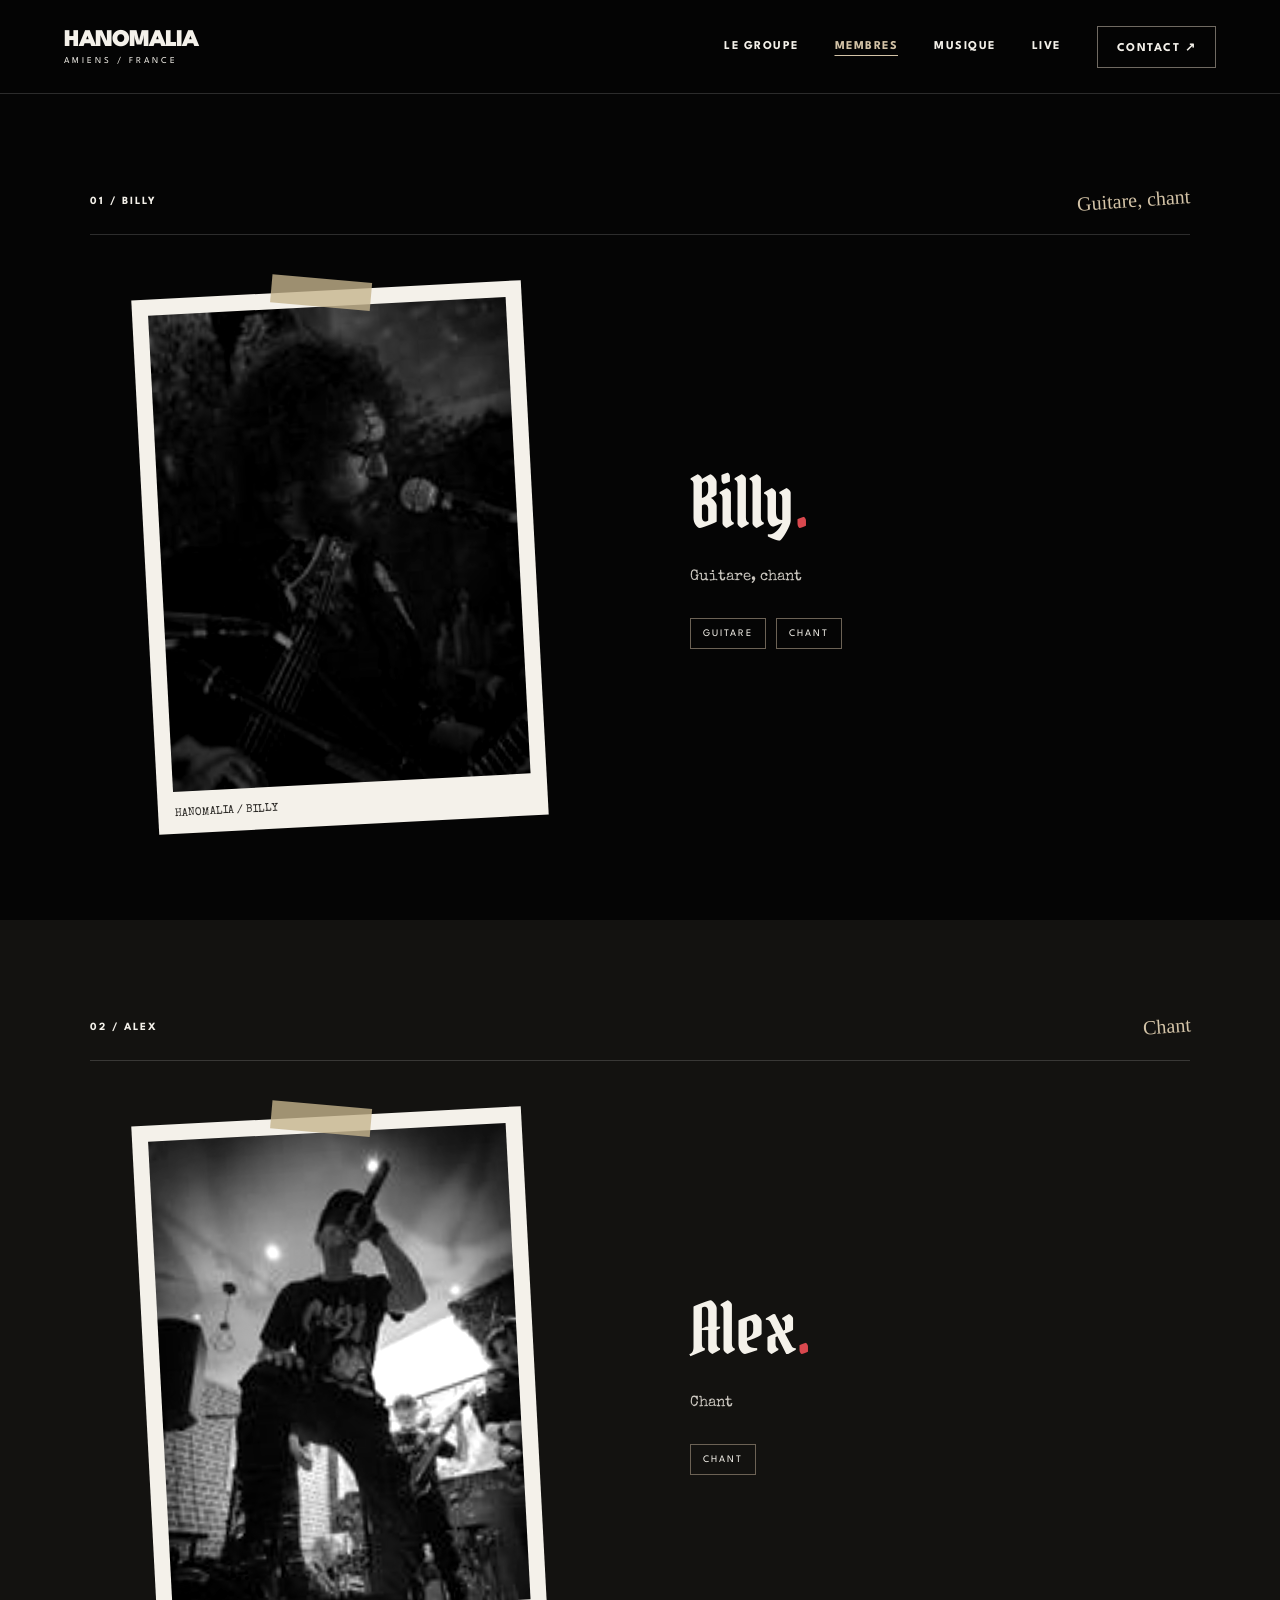
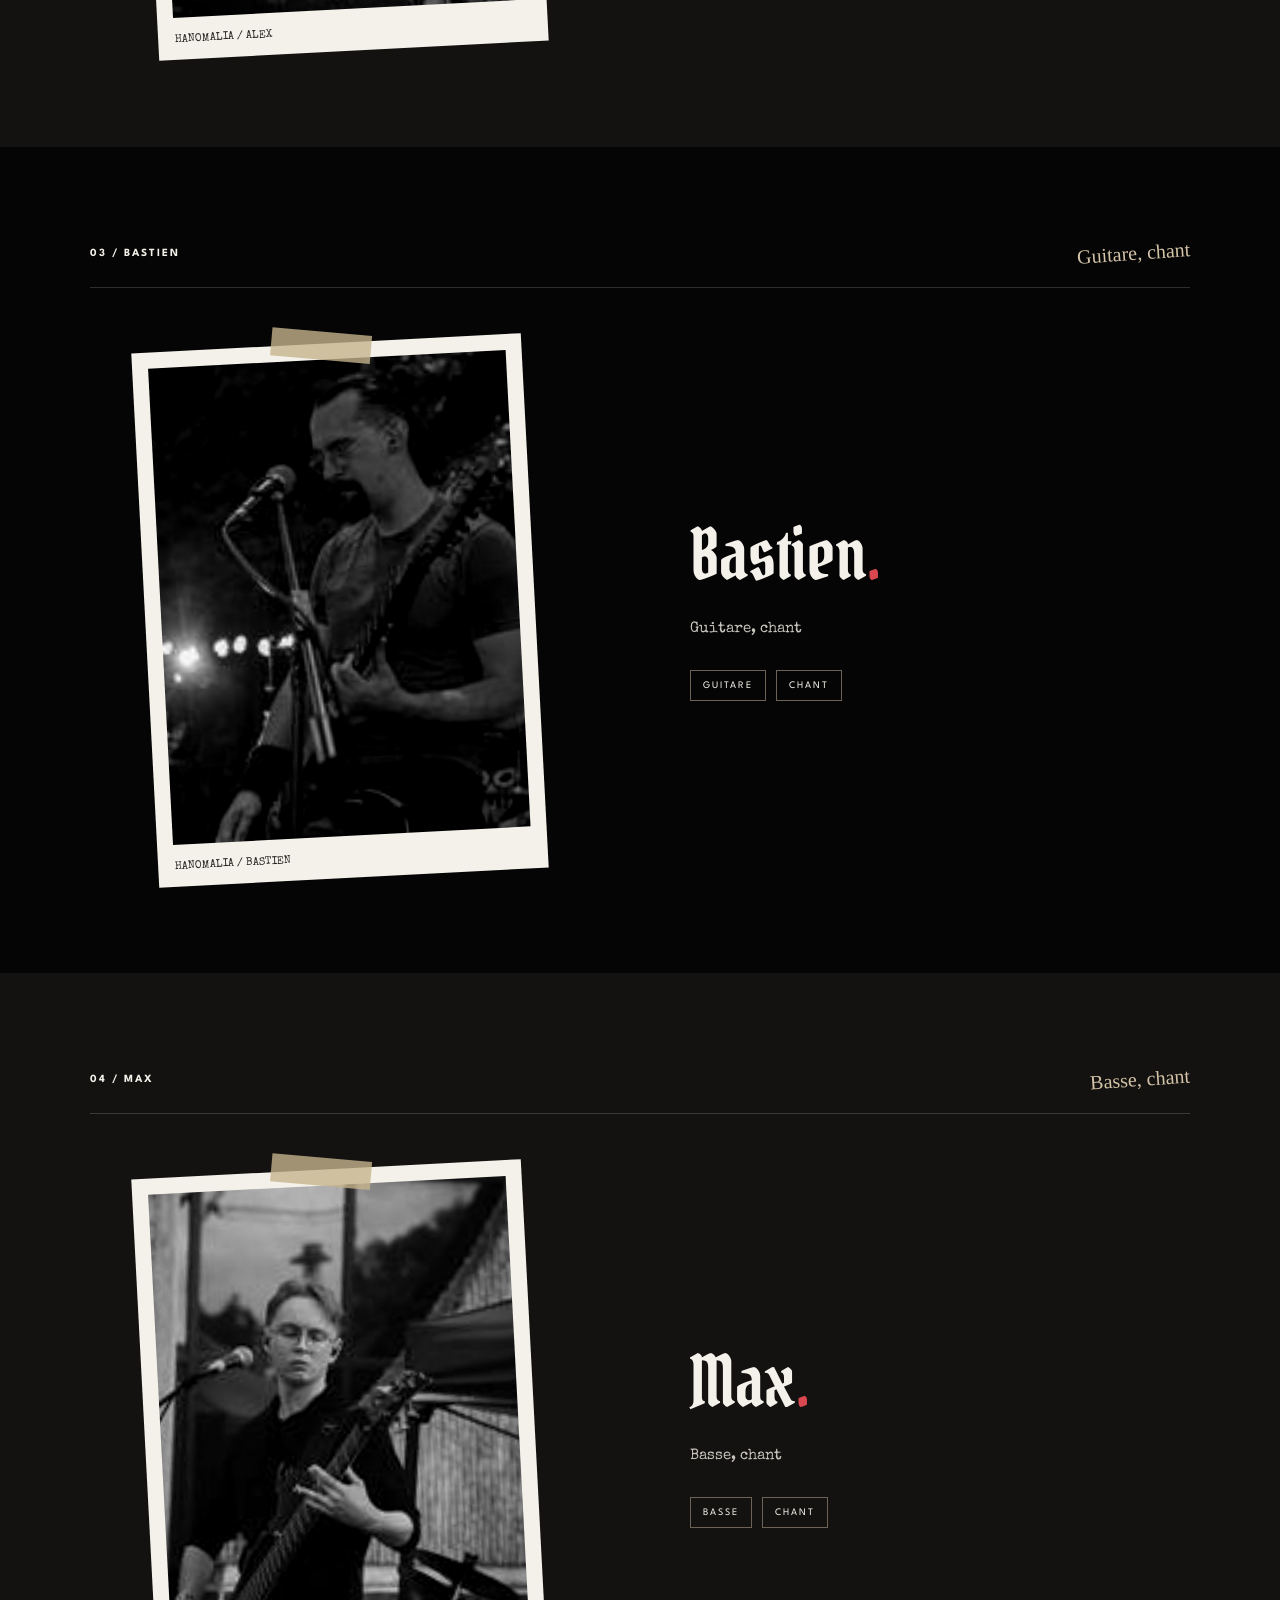
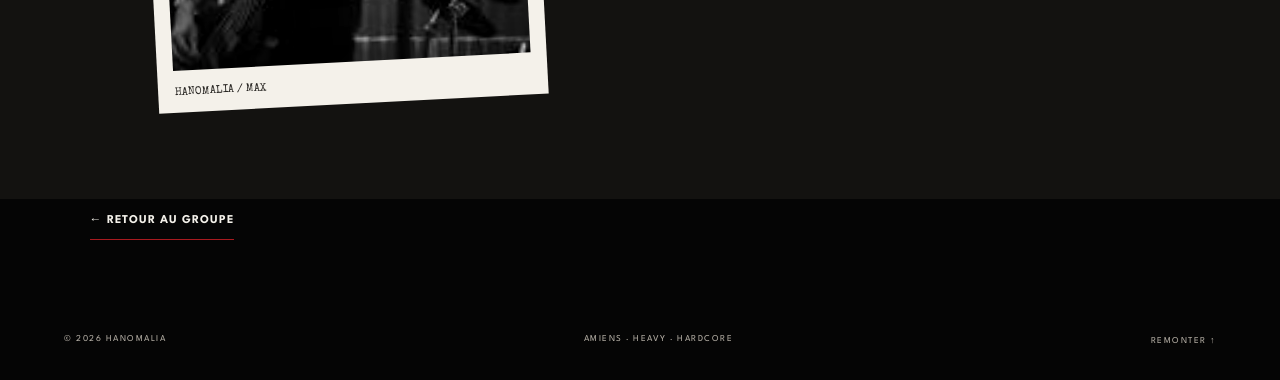
==== membres.html @ f76e9593 "Harmoniser les membres avec la page principale et retirer punk de la présentation" ====
<!doctype html>
<html lang="fr">
<head>
  <meta charset="utf-8"><meta name="viewport" content="width=device-width, initial-scale=1">
  <title>Les membres — HANOMALIA</title>
  <meta name="description" content="Billy, Alex, Bastien et Max : les membres de HANOMALIA, groupe heavy et hardcore d’Amiens.">
  <meta name="theme-color" content="#050505">
  <link rel="preconnect" href="https://fonts.googleapis.com"><link rel="preconnect" href="https://fonts.gstatic.com" crossorigin>
  <link href="https://fonts.googleapis.com/css2?family=League+Spartan:wght@400;600;700;800;900&family=Permanent+Marker&family=Pirata+One&family=Special+Elite&display=swap" rel="stylesheet">
  <link rel="stylesheet" href="styles.css"><link rel="stylesheet" href="membres.css"><script src="script.js" defer></script>
</head>
<body class="members-page">
  <a class="skip" href="#contenu">Aller au contenu</a>
  <header class="header"><a class="brand" href="index.html" aria-label="HANOMALIA, accueil">HANOMALIA<span>AMIENS / FRANCE</span></a><button class="menu-toggle" aria-expanded="false" aria-controls="navigation">MENU <span>+</span></button><nav id="navigation" aria-label="Navigation principale"><a href="index.html#groupe">Le groupe</a><a href="membres.html" aria-current="page">Membres</a><a href="index.html#musique">Musique</a><a href="index.html#live">Live</a><a class="nav-contact" href="index.html#contact">Contact ↗</a></nav></header>
  <main id="contenu">
    <h1 class="members-page-title">Les membres de HANOMALIA</h1>
    <section id="billy" class="section about member-section" aria-labelledby="billy-title">
      <div class="section-heading"><span class="index">01 / BILLY</span><p class="marker">Guitare, chant</p></div>
      <div class="about-grid">
        <div class="photo-frame"><img src="assets/billy.jpg" alt="Billy sur scène avec HANOMALIA"><span class="photo-caption">HANOMALIA / BILLY</span></div>
        <div class="about-copy"><h2 id="billy-title">Billy<em>.</em></h2><p>Guitare, chant</p><div class="tags"><span>GUITARE</span><span>CHANT</span></div></div>
      </div>
    </section>
    <section id="alex" class="section about member-section member-section-muted" aria-labelledby="alex-title">
      <div class="section-heading"><span class="index">02 / ALEX</span><p class="marker">Chant</p></div>
      <div class="about-grid">
        <div class="photo-frame"><img src="assets/alex.jpg" alt="Alex sur scène avec HANOMALIA" loading="lazy"><span class="photo-caption">HANOMALIA / ALEX</span></div>
        <div class="about-copy"><h2 id="alex-title">Alex<em>.</em></h2><p>Chant</p><div class="tags"><span>CHANT</span></div></div>
      </div>
    </section>
    <section id="bastien" class="section about member-section" aria-labelledby="bastien-title">
      <div class="section-heading"><span class="index">03 / BASTIEN</span><p class="marker">Guitare, chant</p></div>
      <div class="about-grid">
        <div class="photo-frame"><img src="assets/bastien.jpg" alt="Bastien sur scène avec HANOMALIA" loading="lazy"><span class="photo-caption">HANOMALIA / BASTIEN</span></div>
        <div class="about-copy"><h2 id="bastien-title">Bastien<em>.</em></h2><p>Guitare, chant</p><div class="tags"><span>GUITARE</span><span>CHANT</span></div></div>
      </div>
    </section>
    <section id="max" class="section about member-section member-section-muted" aria-labelledby="max-title">
      <div class="section-heading"><span class="index">04 / MAX</span><p class="marker">Basse, chant</p></div>
      <div class="about-grid">
        <div class="photo-frame"><img src="assets/max.jpg" alt="Max sur scène avec HANOMALIA" loading="lazy"><span class="photo-caption">HANOMALIA / MAX</span></div>
        <div class="about-copy"><h2 id="max-title">Max<em>.</em></h2><p>Basse, chant</p><div class="tags"><span>BASSE</span><span>CHANT</span></div></div>
      </div>
    </section>
    <div class="members-return"><a class="text-link" href="index.html#groupe">← RETOUR AU GROUPE</a></div>
  </main>
  <footer><span>© <span id="year">2026</span> HANOMALIA</span><span>AMIENS · HEAVY · HARDCORE</span><a href="#">REMONTER ↑</a></footer>
</body>
</html>
---- styles.css ----
:root{--black:#050505;--paper:#f4f1ea;--red:#a71a1f;--beige:#d3c3a7;--line:#ffffff29}*{box-sizing:border-box}html{scroll-behavior:smooth;scroll-padding-top:95px}body{margin:0;background:var(--black);color:var(--paper);font-family:'League Spartan',Arial,sans-serif}a{color:inherit;text-decoration:none}button{font:inherit}a:focus-visible,button:focus-visible{outline:3px solid var(--beige);outline-offset:6px}.skip{position:fixed;top:-80px;left:20px;z-index:20;padding:15px;background:var(--paper);color:var(--black)}.skip:focus{top:15px}.header{height:94px;padding:0 5%;display:flex;align-items:center;justify-content:space-between;border-bottom:1px solid var(--line);background:#050505f5;position:sticky;top:0;z-index:10}.brand{font-size:24px;letter-spacing:-1px;font-weight:900}.brand span{display:block;font-size:9px;letter-spacing:3px;font-weight:400;margin-top:6px}nav{display:flex;align-items:center;gap:36px;font-size:12px;font-weight:700;text-transform:uppercase;letter-spacing:1.5px}nav a:hover,.text-link:hover{color:var(--beige)}.nav-contact{border:1px solid #706a62;padding:13px 19px}.menu-toggle{display:none}.hero{min-height:720px;position:relative;padding:38px 5% 40px;overflow:hidden;background:radial-gradient(ellipse at 83% 55%,#391010 0%,#100909 35%,#050505 67%)}.hero-grid{position:absolute;inset:0;opacity:.13;background:repeating-linear-gradient(107deg,transparent 0 65px,#c2b6a0 66px,transparent 67px 170px);pointer-events:none}.eyebrow,.index{font-size:11px;letter-spacing:2px;font-weight:700}.eyebrow{display:flex;justify-content:space-between;position:relative}.hero-content{position:relative;z-index:2;width:65%;padding-top:32px}.marker{font-family:'Permanent Marker',cursive;font-weight:400;font-size:24px;color:var(--beige);transform:rotate(-4deg);margin:10px 0 24px}h1{font-size:clamp(74px,9.2vw,142px);line-height:.83;letter-spacing:-.055em;font-weight:900;margin:28px 0 35px}h1 span{color:var(--paper);-webkit-text-stroke:1px var(--paper);color:transparent}.hero-bottom{display:flex;align-items:center;gap:38px}.hero-bottom p{font-family:'Special Elite',monospace;font-size:14px;line-height:1.6}.button{display:inline-flex;justify-content:space-between;gap:30px;align-items:center;min-height:54px;background:var(--red);padding:19px 24px;font-size:12px;letter-spacing:1.2px;font-weight:800;border:1px solid transparent;transition:background .2s,transform .2s}.button:hover{background:#c22329;transform:translateY(-3px)}.button span{font-size:22px}.hero-art{position:absolute;right:0;top:100px;width:47%;height:540px;display:grid;place-items:center}.skull{width:95%;image-rendering:auto;filter:contrast(1.2);mix-blend-mode:screen;transform:rotate(-9deg)}.stamp{position:absolute;right:9%;bottom:85px;border:3px solid var(--red);color:#d84545;font-size:36px;line-height:.85;padding:15px;font-weight:900;transform:rotate(10deg)}.art-note{position:absolute;bottom:24px;right:12%;font-size:10px;letter-spacing:3px;color:var(--beige)}.scroll-link{display:flex;gap:35px;margin-top:42px;font-size:10px;letter-spacing:2px;position:relative;z-index:2}.ticker{background:var(--red);padding:18px 0;white-space:nowrap;overflow:hidden;font-weight:800;font-size:24px;letter-spacing:3px;transform:rotate(-1.5deg);width:100%}.section{padding:95px 7%;scroll-margin-top:0}.section-heading{display:flex;justify-content:space-between;align-items:center;border-bottom:1px solid var(--line);padding-bottom:22px;margin-bottom:55px}.section-heading .marker{margin:0;font-size:20px}.section-heading>span:last-child{font-size:10px;letter-spacing:2px}.about-grid,.music-grid,.live-grid{display:grid;grid-template-columns:1fr 1fr;gap:9%;align-items:center}h2{font-family:'Pirata One',Georgia,serif;font-weight:400;font-size:clamp(48px,5.5vw,80px);line-height:1.02;margin:0 0 28px}h2 em{font-style:normal;color:#d9484e}.about-copy p,.music p,.live p{font-family:'Special Elite',monospace;line-height:1.8;font-size:15px;color:#c9c5be}.photo-frame{position:relative;padding:16px 16px 42px;background:var(--paper);transform:rotate(-3deg)}.photo-frame:before{content:'';position:absolute;top:-12px;left:36%;width:100px;height:28px;background:#c6b58dc9;transform:rotate(8deg);z-index:1}.photo-frame img{display:block;width:100%;aspect-ratio:3/2;object-fit:contain;filter:grayscale(1) contrast(1.15)}.photo-caption{position:absolute;bottom:15px;left:17px;color:#272522;font-family:'Special Elite',monospace;font-size:11px}.tags{display:flex;gap:10px;margin-top:28px}.tags span{padding:10px 12px;border:1px solid #6c6255;font-size:10px;letter-spacing:2px}.music{background:#131210}.record{aspect-ratio:1;display:flex;align-items:center;justify-content:center;flex-direction:column;background:radial-gradient(circle,#171512 0 16%,#454039 16.5% 17%,#111 17.5% 33%,#25211c 33.5% 34%,#080808 34.5% 65%,#201d18 65.5%);border:1px solid #514a40;box-shadow:12px 12px 0 #050505;position:relative}.record img{width:75%;mix-blend-mode:screen}.record span{position:absolute;bottom:30px;font-size:10px;letter-spacing:4px;color:var(--beige)}.music .marker{font-family:'Permanent Marker',cursive;font-size:24px}.button.light{background:var(--paper);color:var(--black);margin-top:20px}.button.light:hover{background:var(--beige)}.music p.small{font:9px 'League Spartan',sans-serif;letter-spacing:1.3px;margin-top:18px}.text-link{display:inline-block;border-bottom:1px solid var(--red);padding:13px 0;font-size:12px;font-weight:700;letter-spacing:1px}.booking-note{border-left:3px solid var(--red);padding-left:24px;margin-top:42px}.booking-note>span{font-size:10px;letter-spacing:2px}.booking-note p{margin:12px 0 8px}.booking-note>a{font-size:15px;color:var(--beige)}.live-image{position:relative;transform:rotate(3deg)}.live-image img{width:100%;display:block;aspect-ratio:1;object-fit:cover;filter:grayscale(1) contrast(1.2)}.live-image:after{content:'';position:absolute;inset:0;background:#a71a1f70;mix-blend-mode:color;pointer-events:none}.live-image .marker{position:absolute;bottom:12px;right:20px;z-index:1;font-size:42px;color:white;text-shadow:2px 2px 8px black}.contact{background:var(--red);position:relative;text-align:center;overflow:hidden}.contact>.index{display:block;text-align:left}.contact .marker{color:var(--beige);margin-top:30px}.contact h2{font-family:'League Spartan',sans-serif;font-weight:900;font-size:clamp(65px,10vw,145px);line-height:.85;letter-spacing:-5px;margin-top:35px}.email{display:inline-flex;gap:35px;font-size:clamp(16px,2.3vw,30px);padding:20px 0;border-bottom:1px solid #f4f1ea80}.socials{display:flex;justify-content:center;gap:35px;margin-top:38px;font-size:11px;letter-spacing:1.5px}footer{padding:35px 5%;display:flex;justify-content:space-between;gap:20px;font-size:9px;letter-spacing:1.5px;color:#b9b3a9}@media(min-width:1600px){.hero,.section,.header,footer{padding-left:max(7%,calc((100vw - 1400px)/2));padding-right:max(7%,calc((100vw - 1400px)/2))}}@media(max-width:760px){.header{height:76px}.menu-toggle{display:block;background:none;border:1px solid #726c62;color:var(--paper);padding:10px;font-size:11px}nav{display:none;position:absolute;left:0;right:0;top:76px;background:#050505;padding:28px;flex-direction:column;align-items:stretch;gap:24px}nav.open{display:flex}.hero{min-height:800px;padding-top:25px}.hero-content{width:100%;padding-top:20px}h1{font-size:clamp(64px,15vw,110px)}.hero .marker{font-size:20px}.hero-art{top:320px;width:65%;height:320px;opacity:.65;right:-25px}.stamp{font-size:25px;bottom:25px}.art-note{display:none}.hero-bottom{align-items:flex-start;flex-direction:column;gap:10px;position:relative;z-index:2;margin-top:35px}.hero-bottom p{max-width:180px}.hero-bottom .button{margin-top:100px}.scroll-link{margin-top:30px}.ticker{font-size:18px}.section{padding:60px 7%}.section-heading{gap:15px;margin-bottom:40px}.section-heading .marker{font-size:15px}.about-grid,.music-grid,.live-grid{grid-template-columns:1fr;gap:45px}.photo-frame{max-width:450px}.about-copy{padding-top:10px}.record{max-width:430px}.music-grid>div:last-child{margin-top:5px}.contact h2{letter-spacing:-3px}.email{gap:15px}.socials{gap:25px}footer{flex-wrap:wrap;font-size:8px}footer>span:nth-child(2){display:none}}@media(prefers-reduced-motion:reduce){html{scroll-behavior:auto}*,*:before,*:after{transition:none!important}}
---- membres.css ----
.members-page-title{position:absolute;width:1px;height:1px;padding:0;margin:-1px;overflow:hidden;clip-path:inset(50%);white-space:nowrap;border:0}
.member-section-muted{background:#131210}
.member-section .photo-frame{width:100%;max-width:390px;margin:0 auto}
.member-section .photo-frame img{aspect-ratio:3/4;object-fit:cover}
.member-section .about-copy h2{margin-bottom:24px}
.members-return{padding:0 7% 60px}
.members-page [aria-current=page]{color:var(--beige);text-decoration:underline;text-underline-offset:6px}
@media(max-width:760px){.member-section .photo-frame{max-width:320px}}
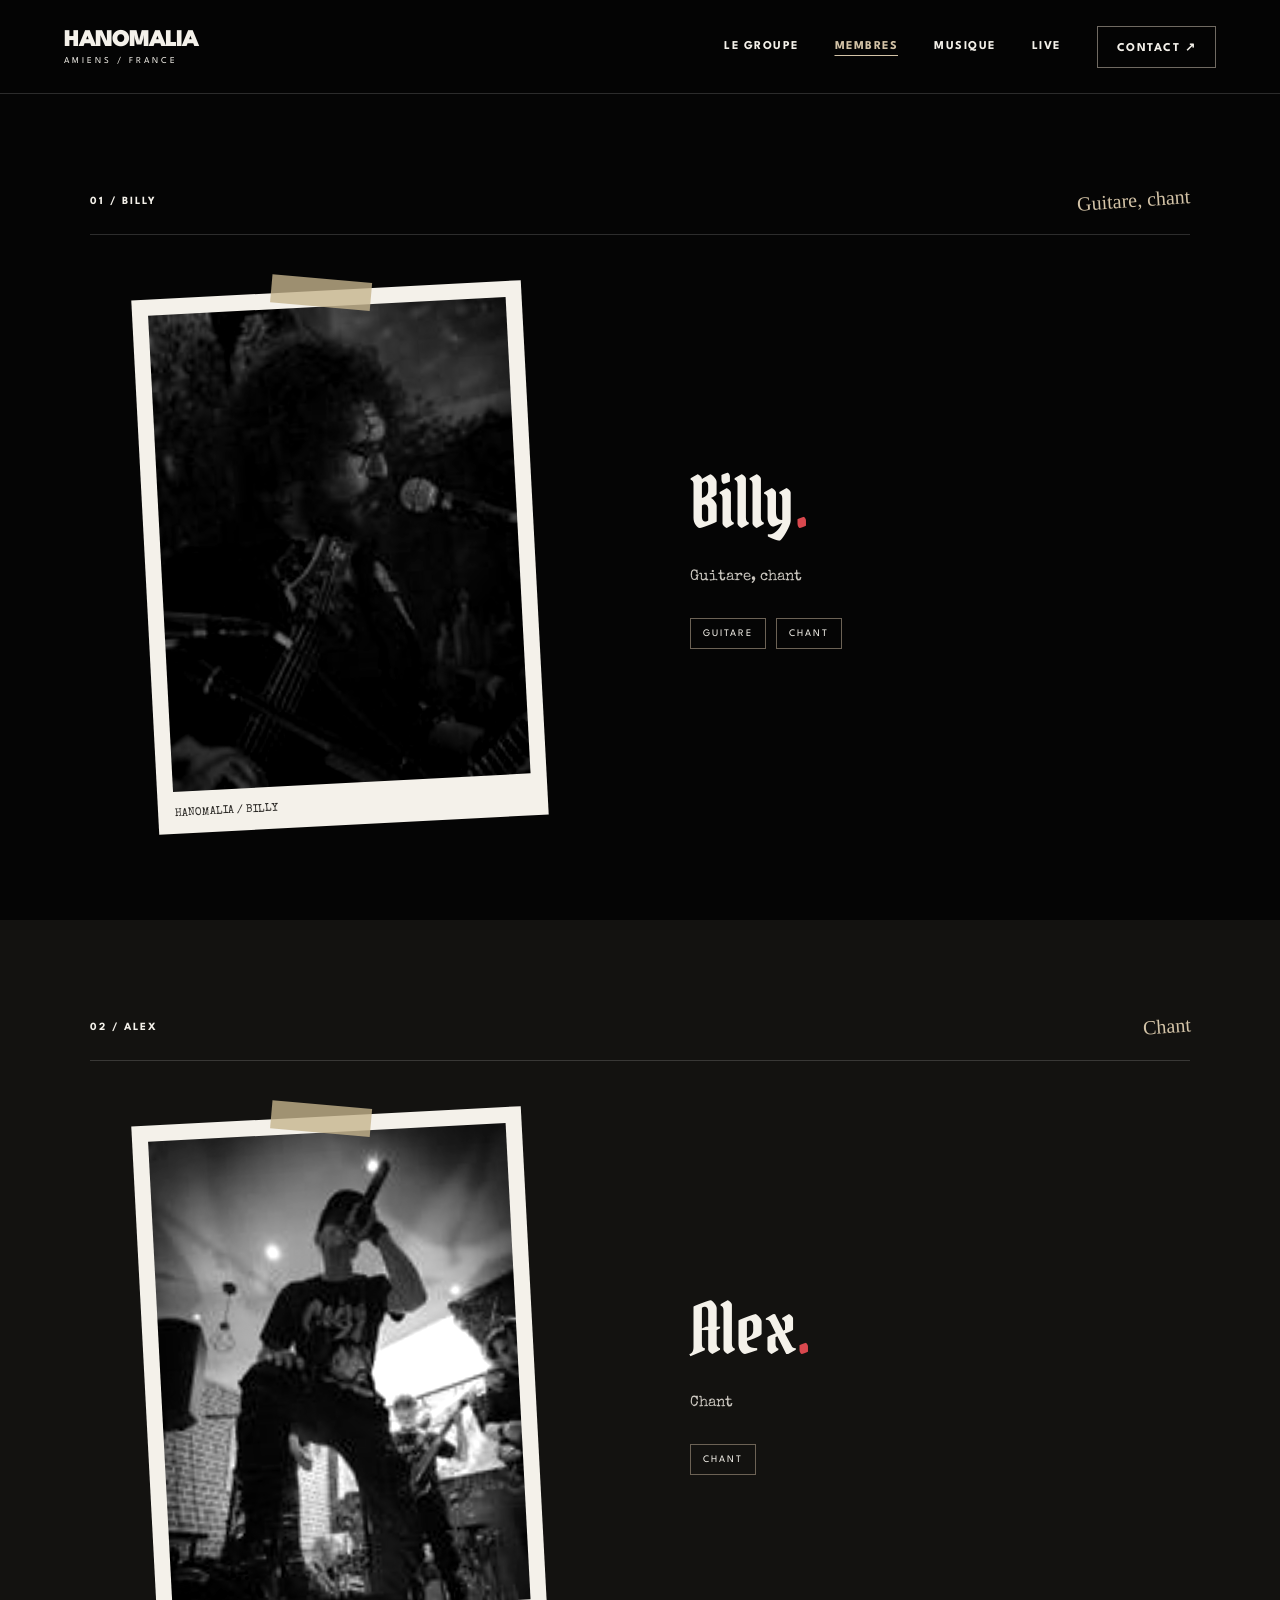
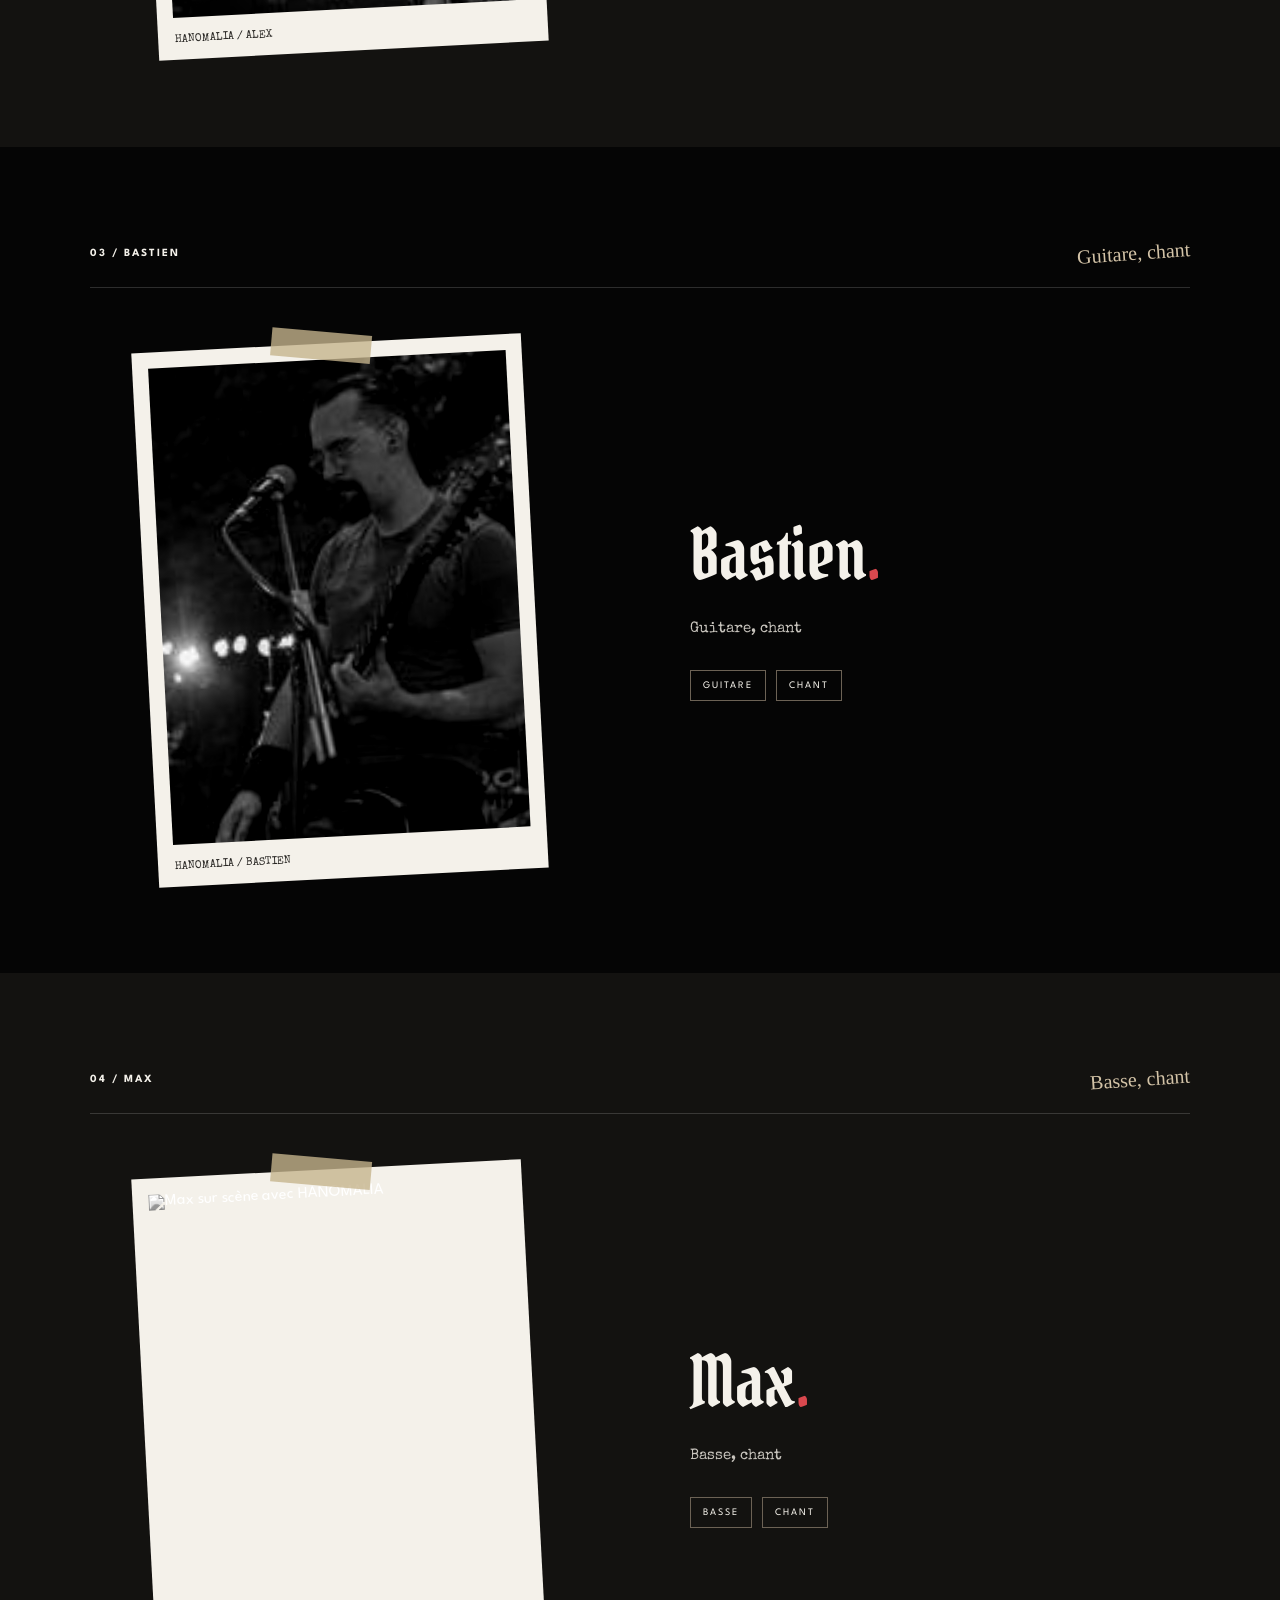
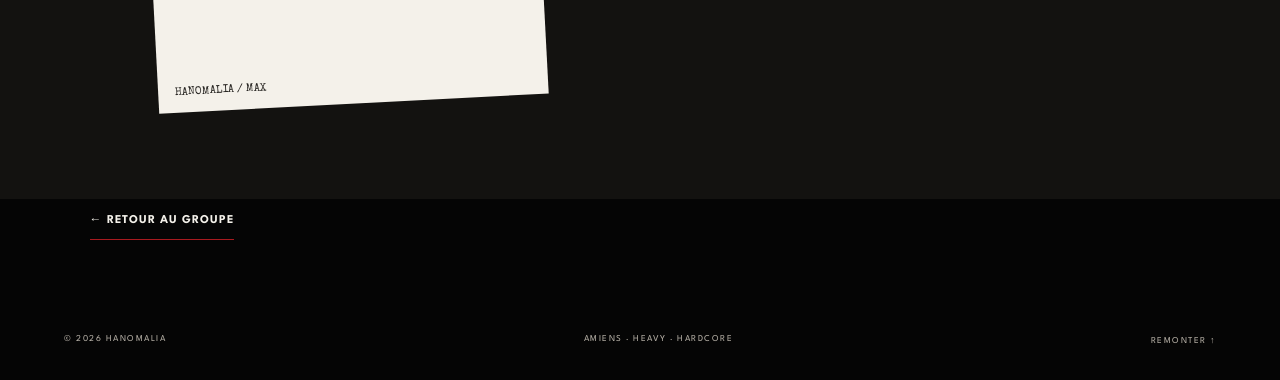
==== commit 26ea382e: "Update membres.html Changement de la photo MAX" ====
--- a/membres.html
+++ b/membres.html
@@ -1,5 +1,5 @@
-<!doctype html>
-<html lang="fr">
+<!doctype html>
+<html lang="fr">
 <head>
   <meta charset="utf-8"><meta name="viewport" content="width=device-width, initial-scale=1">
   <title>Les membres — HANOMALIA</title>
@@ -8,42 +8,42 @@
   <link rel="preconnect" href="https://fonts.googleapis.com"><link rel="preconnect" href="https://fonts.gstatic.com" crossorigin>
   <link href="https://fonts.googleapis.com/css2?family=League+Spartan:wght@400;600;700;800;900&family=Permanent+Marker&family=Pirata+One&family=Special+Elite&display=swap" rel="stylesheet">
   <link rel="stylesheet" href="styles.css"><link rel="stylesheet" href="membres.css"><script src="script.js" defer></script>
-</head>
-<body class="members-page">
-  <a class="skip" href="#contenu">Aller au contenu</a>
-  <header class="header"><a class="brand" href="index.html" aria-label="HANOMALIA, accueil">HANOMALIA<span>AMIENS / FRANCE</span></a><button class="menu-toggle" aria-expanded="false" aria-controls="navigation">MENU <span>+</span></button><nav id="navigation" aria-label="Navigation principale"><a href="index.html#groupe">Le groupe</a><a href="membres.html" aria-current="page">Membres</a><a href="index.html#musique">Musique</a><a href="index.html#live">Live</a><a class="nav-contact" href="index.html#contact">Contact ↗</a></nav></header>
-  <main id="contenu">
-    <h1 class="members-page-title">Les membres de HANOMALIA</h1>
-    <section id="billy" class="section about member-section" aria-labelledby="billy-title">
-      <div class="section-heading"><span class="index">01 / BILLY</span><p class="marker">Guitare, chant</p></div>
-      <div class="about-grid">
-        <div class="photo-frame"><img src="assets/billy.jpg" alt="Billy sur scène avec HANOMALIA"><span class="photo-caption">HANOMALIA / BILLY</span></div>
-        <div class="about-copy"><h2 id="billy-title">Billy<em>.</em></h2><p>Guitare, chant</p><div class="tags"><span>GUITARE</span><span>CHANT</span></div></div>
-      </div>
-    </section>
-    <section id="alex" class="section about member-section member-section-muted" aria-labelledby="alex-title">
-      <div class="section-heading"><span class="index">02 / ALEX</span><p class="marker">Chant</p></div>
-      <div class="about-grid">
-        <div class="photo-frame"><img src="assets/alex.jpg" alt="Alex sur scène avec HANOMALIA" loading="lazy"><span class="photo-caption">HANOMALIA / ALEX</span></div>
-        <div class="about-copy"><h2 id="alex-title">Alex<em>.</em></h2><p>Chant</p><div class="tags"><span>CHANT</span></div></div>
-      </div>
-    </section>
-    <section id="bastien" class="section about member-section" aria-labelledby="bastien-title">
-      <div class="section-heading"><span class="index">03 / BASTIEN</span><p class="marker">Guitare, chant</p></div>
-      <div class="about-grid">
-        <div class="photo-frame"><img src="assets/bastien.jpg" alt="Bastien sur scène avec HANOMALIA" loading="lazy"><span class="photo-caption">HANOMALIA / BASTIEN</span></div>
-        <div class="about-copy"><h2 id="bastien-title">Bastien<em>.</em></h2><p>Guitare, chant</p><div class="tags"><span>GUITARE</span><span>CHANT</span></div></div>
-      </div>
-    </section>
-    <section id="max" class="section about member-section member-section-muted" aria-labelledby="max-title">
-      <div class="section-heading"><span class="index">04 / MAX</span><p class="marker">Basse, chant</p></div>
-      <div class="about-grid">
-        <div class="photo-frame"><img src="assets/max.jpg" alt="Max sur scène avec HANOMALIA" loading="lazy"><span class="photo-caption">HANOMALIA / MAX</span></div>
-        <div class="about-copy"><h2 id="max-title">Max<em>.</em></h2><p>Basse, chant</p><div class="tags"><span>BASSE</span><span>CHANT</span></div></div>
-      </div>
-    </section>
-    <div class="members-return"><a class="text-link" href="index.html#groupe">← RETOUR AU GROUPE</a></div>
-  </main>
-  <footer><span>© <span id="year">2026</span> HANOMALIA</span><span>AMIENS · HEAVY · HARDCORE</span><a href="#">REMONTER ↑</a></footer>
-</body>
-</html>
+</head>
+<body class="members-page">
+  <a class="skip" href="#contenu">Aller au contenu</a>
+  <header class="header"><a class="brand" href="index.html" aria-label="HANOMALIA, accueil">HANOMALIA<span>AMIENS / FRANCE</span></a><button class="menu-toggle" aria-expanded="false" aria-controls="navigation">MENU <span>+</span></button><nav id="navigation" aria-label="Navigation principale"><a href="index.html#groupe">Le groupe</a><a href="membres.html" aria-current="page">Membres</a><a href="index.html#musique">Musique</a><a href="index.html#live">Live</a><a class="nav-contact" href="index.html#contact">Contact ↗</a></nav></header>
+  <main id="contenu">
+    <h1 class="members-page-title">Les membres de HANOMALIA</h1>
+    <section id="billy" class="section about member-section" aria-labelledby="billy-title">
+      <div class="section-heading"><span class="index">01 / BILLY</span><p class="marker">Guitare, chant</p></div>
+      <div class="about-grid">
+        <div class="photo-frame"><img src="assets/billy.jpg" alt="Billy sur scène avec HANOMALIA"><span class="photo-caption">HANOMALIA / BILLY</span></div>
+        <div class="about-copy"><h2 id="billy-title">Billy<em>.</em></h2><p>Guitare, chant</p><div class="tags"><span>GUITARE</span><span>CHANT</span></div></div>
+      </div>
+    </section>
+    <section id="alex" class="section about member-section member-section-muted" aria-labelledby="alex-title">
+      <div class="section-heading"><span class="index">02 / ALEX</span><p class="marker">Chant</p></div>
+      <div class="about-grid">
+        <div class="photo-frame"><img src="assets/alex.jpg" alt="Alex sur scène avec HANOMALIA" loading="lazy"><span class="photo-caption">HANOMALIA / ALEX</span></div>
+        <div class="about-copy"><h2 id="alex-title">Alex<em>.</em></h2><p>Chant</p><div class="tags"><span>CHANT</span></div></div>
+      </div>
+    </section>
+    <section id="bastien" class="section about member-section" aria-labelledby="bastien-title">
+      <div class="section-heading"><span class="index">03 / BASTIEN</span><p class="marker">Guitare, chant</p></div>
+      <div class="about-grid">
+        <div class="photo-frame"><img src="assets/bastien.jpg" alt="Bastien sur scène avec HANOMALIA" loading="lazy"><span class="photo-caption">HANOMALIA / BASTIEN</span></div>
+        <div class="about-copy"><h2 id="bastien-title">Bastien<em>.</em></h2><p>Guitare, chant</p><div class="tags"><span>GUITARE</span><span>CHANT</span></div></div>
+      </div>
+    </section>
+    <section id="max" class="section about member-section member-section-muted" aria-labelledby="max-title">
+      <div class="section-heading"><span class="index">04 / MAX</span><p class="marker">Basse, chant</p></div>
+      <div class="about-grid">
+        <div class="photo-frame"><img src="assets/MAX-2.jpg" alt="Max sur scène avec HANOMALIA" loading="lazy"><span class="photo-caption">HANOMALIA / MAX</span></div>
+        <div class="about-copy"><h2 id="max-title">Max<em>.</em></h2><p>Basse, chant</p><div class="tags"><span>BASSE</span><span>CHANT</span></div></div>
+      </div>
+    </section>
+    <div class="members-return"><a class="text-link" href="index.html#groupe">← RETOUR AU GROUPE</a></div>
+  </main>
+  <footer><span>© <span id="year">2026</span> HANOMALIA</span><span>AMIENS · HEAVY · HARDCORE</span><a href="#">REMONTER ↑</a></footer>
+</body>
+</html>
--- a/styles.css
+++ b/styles.css
@@ -1 +1,3 @@
-:root{--black:#050505;--paper:#f4f1ea;--red:#a71a1f;--beige:#d3c3a7;--line:#ffffff29}*{box-sizing:border-box}html{scroll-behavior:smooth;scroll-padding-top:95px}body{margin:0;background:var(--black);color:var(--paper);font-family:'League Spartan',Arial,sans-serif}a{color:inherit;text-decoration:none}button{font:inherit}a:focus-visible,button:focus-visible{outline:3px solid var(--beige);outline-offset:6px}.skip{position:fixed;top:-80px;left:20px;z-index:20;padding:15px;background:var(--paper);color:var(--black)}.skip:focus{top:15px}.header{height:94px;padding:0 5%;display:flex;align-items:center;justify-content:space-between;border-bottom:1px solid var(--line);background:#050505f5;position:sticky;top:0;z-index:10}.brand{font-size:24px;letter-spacing:-1px;font-weight:900}.brand span{display:block;font-size:9px;letter-spacing:3px;font-weight:400;margin-top:6px}nav{display:flex;align-items:center;gap:36px;font-size:12px;font-weight:700;text-transform:uppercase;letter-spacing:1.5px}nav a:hover,.text-link:hover{color:var(--beige)}.nav-contact{border:1px solid #706a62;padding:13px 19px}.menu-toggle{display:none}.hero{min-height:720px;position:relative;padding:38px 5% 40px;overflow:hidden;background:radial-gradient(ellipse at 83% 55%,#391010 0%,#100909 35%,#050505 67%)}.hero-grid{position:absolute;inset:0;opacity:.13;background:repeating-linear-gradient(107deg,transparent 0 65px,#c2b6a0 66px,transparent 67px 170px);pointer-events:none}.eyebrow,.index{font-size:11px;letter-spacing:2px;font-weight:700}.eyebrow{display:flex;justify-content:space-between;position:relative}.hero-content{position:relative;z-index:2;width:65%;padding-top:32px}.marker{font-family:'Permanent Marker',cursive;font-weight:400;font-size:24px;color:var(--beige);transform:rotate(-4deg);margin:10px 0 24px}h1{font-size:clamp(74px,9.2vw,142px);line-height:.83;letter-spacing:-.055em;font-weight:900;margin:28px 0 35px}h1 span{color:var(--paper);-webkit-text-stroke:1px var(--paper);color:transparent}.hero-bottom{display:flex;align-items:center;gap:38px}.hero-bottom p{font-family:'Special Elite',monospace;font-size:14px;line-height:1.6}.button{display:inline-flex;justify-content:space-between;gap:30px;align-items:center;min-height:54px;background:var(--red);padding:19px 24px;font-size:12px;letter-spacing:1.2px;font-weight:800;border:1px solid transparent;transition:background .2s,transform .2s}.button:hover{background:#c22329;transform:translateY(-3px)}.button span{font-size:22px}.hero-art{position:absolute;right:0;top:100px;width:47%;height:540px;display:grid;place-items:center}.skull{width:95%;image-rendering:auto;filter:contrast(1.2);mix-blend-mode:screen;transform:rotate(-9deg)}.stamp{position:absolute;right:9%;bottom:85px;border:3px solid var(--red);color:#d84545;font-size:36px;line-height:.85;padding:15px;font-weight:900;transform:rotate(10deg)}.art-note{position:absolute;bottom:24px;right:12%;font-size:10px;letter-spacing:3px;color:var(--beige)}.scroll-link{display:flex;gap:35px;margin-top:42px;font-size:10px;letter-spacing:2px;position:relative;z-index:2}.ticker{background:var(--red);padding:18px 0;white-space:nowrap;overflow:hidden;font-weight:800;font-size:24px;letter-spacing:3px;transform:rotate(-1.5deg);width:100%}.section{padding:95px 7%;scroll-margin-top:0}.section-heading{display:flex;justify-content:space-between;align-items:center;border-bottom:1px solid var(--line);padding-bottom:22px;margin-bottom:55px}.section-heading .marker{margin:0;font-size:20px}.section-heading>span:last-child{font-size:10px;letter-spacing:2px}.about-grid,.music-grid,.live-grid{display:grid;grid-template-columns:1fr 1fr;gap:9%;align-items:center}h2{font-family:'Pirata One',Georgia,serif;font-weight:400;font-size:clamp(48px,5.5vw,80px);line-height:1.02;margin:0 0 28px}h2 em{font-style:normal;color:#d9484e}.about-copy p,.music p,.live p{font-family:'Special Elite',monospace;line-height:1.8;font-size:15px;color:#c9c5be}.photo-frame{position:relative;padding:16px 16px 42px;background:var(--paper);transform:rotate(-3deg)}.photo-frame:before{content:'';position:absolute;top:-12px;left:36%;width:100px;height:28px;background:#c6b58dc9;transform:rotate(8deg);z-index:1}.photo-frame img{display:block;width:100%;aspect-ratio:3/2;object-fit:contain;filter:grayscale(1) contrast(1.15)}.photo-caption{position:absolute;bottom:15px;left:17px;color:#272522;font-family:'Special Elite',monospace;font-size:11px}.tags{display:flex;gap:10px;margin-top:28px}.tags span{padding:10px 12px;border:1px solid #6c6255;font-size:10px;letter-spacing:2px}.music{background:#131210}.record{aspect-ratio:1;display:flex;align-items:center;justify-content:center;flex-direction:column;background:radial-gradient(circle,#171512 0 16%,#454039 16.5% 17%,#111 17.5% 33%,#25211c 33.5% 34%,#080808 34.5% 65%,#201d18 65.5%);border:1px solid #514a40;box-shadow:12px 12px 0 #050505;position:relative}.record img{width:75%;mix-blend-mode:screen}.record span{position:absolute;bottom:30px;font-size:10px;letter-spacing:4px;color:var(--beige)}.music .marker{font-family:'Permanent Marker',cursive;font-size:24px}.button.light{background:var(--paper);color:var(--black);margin-top:20px}.button.light:hover{background:var(--beige)}.music p.small{font:9px 'League Spartan',sans-serif;letter-spacing:1.3px;margin-top:18px}.text-link{display:inline-block;border-bottom:1px solid var(--red);padding:13px 0;font-size:12px;font-weight:700;letter-spacing:1px}.booking-note{border-left:3px solid var(--red);padding-left:24px;margin-top:42px}.booking-note>span{font-size:10px;letter-spacing:2px}.booking-note p{margin:12px 0 8px}.booking-note>a{font-size:15px;color:var(--beige)}.live-image{position:relative;transform:rotate(3deg)}.live-image img{width:100%;display:block;aspect-ratio:1;object-fit:cover;filter:grayscale(1) contrast(1.2)}.live-image:after{content:'';position:absolute;inset:0;background:#a71a1f70;mix-blend-mode:color;pointer-events:none}.live-image .marker{position:absolute;bottom:12px;right:20px;z-index:1;font-size:42px;color:white;text-shadow:2px 2px 8px black}.contact{background:var(--red);position:relative;text-align:center;overflow:hidden}.contact>.index{display:block;text-align:left}.contact .marker{color:var(--beige);margin-top:30px}.contact h2{font-family:'League Spartan',sans-serif;font-weight:900;font-size:clamp(65px,10vw,145px);line-height:.85;letter-spacing:-5px;margin-top:35px}.email{display:inline-flex;gap:35px;font-size:clamp(16px,2.3vw,30px);padding:20px 0;border-bottom:1px solid #f4f1ea80}.socials{display:flex;justify-content:center;gap:35px;margin-top:38px;font-size:11px;letter-spacing:1.5px}footer{padding:35px 5%;display:flex;justify-content:space-between;gap:20px;font-size:9px;letter-spacing:1.5px;color:#b9b3a9}@media(min-width:1600px){.hero,.section,.header,footer{padding-left:max(7%,calc((100vw - 1400px)/2));padding-right:max(7%,calc((100vw - 1400px)/2))}}@media(max-width:760px){.header{height:76px}.menu-toggle{display:block;background:none;border:1px solid #726c62;color:var(--paper);padding:10px;font-size:11px}nav{display:none;position:absolute;left:0;right:0;top:76px;background:#050505;padding:28px;flex-direction:column;align-items:stretch;gap:24px}nav.open{display:flex}.hero{min-height:800px;padding-top:25px}.hero-content{width:100%;padding-top:20px}h1{font-size:clamp(64px,15vw,110px)}.hero .marker{font-size:20px}.hero-art{top:320px;width:65%;height:320px;opacity:.65;right:-25px}.stamp{font-size:25px;bottom:25px}.art-note{display:none}.hero-bottom{align-items:flex-start;flex-direction:column;gap:10px;position:relative;z-index:2;margin-top:35px}.hero-bottom p{max-width:180px}.hero-bottom .button{margin-top:100px}.scroll-link{margin-top:30px}.ticker{font-size:18px}.section{padding:60px 7%}.section-heading{gap:15px;margin-bottom:40px}.section-heading .marker{font-size:15px}.about-grid,.music-grid,.live-grid{grid-template-columns:1fr;gap:45px}.photo-frame{max-width:450px}.about-copy{padding-top:10px}.record{max-width:430px}.music-grid>div:last-child{margin-top:5px}.contact h2{letter-spacing:-3px}.email{gap:15px}.socials{gap:25px}footer{flex-wrap:wrap;font-size:8px}footer>span:nth-child(2){display:none}}@media(prefers-reduced-motion:reduce){html{scroll-behavior:auto}*,*:before,*:after{transition:none!important}}
+:root{--black:#050505;--paper:#f4f1ea;--red:#a71a1f;--beige:#d3c3a7;--line:#ffffff29}*{box-sizing:border-box}html{scroll-behavior:smooth;scroll-padding-top:95px}body{margin:0;background:var(--black);color:var(--paper);font-family:'League Spartan',Arial,sans-serif}a{color:inherit;text-decoration:none}button{font:inherit}a:focus-visible,button:focus-visible{outline:3px solid var(--beige);outline-offset:6px}.skip{position:fixed;top:-80px;left:20px;z-index:20;padding:15px;background:var(--paper);color:var(--black)}.skip:focus{top:15px}.header{height:94px;padding:0 5%;display:flex;align-items:center;justify-content:space-between;border-bottom:1px solid var(--line);background:#050505f5;position:sticky;top:0;z-index:10}.brand{font-size:24px;letter-spacing:-1px;font-weight:900}.brand span{display:block;font-size:9px;letter-spacing:3px;font-weight:400;margin-top:6px}nav{display:flex;align-items:center;gap:36px;font-size:12px;font-weight:700;text-transform:uppercase;letter-spacing:1.5px}nav a:hover,.text-link:hover{color:var(--beige)}.nav-contact{border:1px solid #706a62;padding:13px 19px}.menu-toggle{display:none}.hero{min-height:720px;position:relative;padding:38px 5% 40px;overflow:hidden;background:radial-gradient(ellipse at 83% 55%,#391010 0%,#100909 35%,#050505 67%)}.hero-grid{position:absolute;inset:0;opacity:.13;background:repeating-linear-gradient(107deg,transparent 0 65px,#c2b6a0 66px,transparent 67px 170px);pointer-events:none}.eyebrow,.index{font-size:11px;letter-spacing:2px;font-weight:700}.eyebrow{display:flex;justify-content:space-between;position:relative}.hero-content{position:relative;z-index:2;width:65%;padding-top:32px}.marker{font-family:'Permanent Marker',cursive;font-weight:400;font-size:24px;color:var(--beige);transform:rotate(-4deg);margin:10px 0 24px}h1{font-size:clamp(74px,9.2vw,142px);line-height:.83;letter-spacing:-.055em;font-weight:900;margin:28px 0 35px}h1 span{color:var(--paper);-webkit-text-stroke:1px var(--paper);color:transparent}.hero-bottom{display:flex;align-items:center;gap:38px}.hero-bottom p{font-family:'Special Elite',monospace;font-size:14px;line-height:1.6}.button{display:inline-flex;justify-content:space-between;gap:30px;align-items:center;min-height:54px;background:var(--red);padding:19px 24px;font-size:12px;letter-spacing:1.2px;font-weight:800;border:1px solid transparent;transition:background .2s,transform .2s}.button:hover{background:#c22329;transform:translateY(-3px)}.button span{font-size:22px}.hero-art{position:absolute;right:0;top:100px;width:47%;height:540px;display:grid;place-items:center}.skull{width:95%;image-rendering:auto;filter:contrast(1.2);mix-blend-mode:screen;transform:rotate(-9deg)}.stamp{position:absolute;right:9%;bottom:85px;border:3px solid var(--red);color:#d84545;font-size:36px;line-height:.85;padding:15px;font-weight:900;transform:rotate(10deg)}.art-note{position:absolute;bottom:24px;right:12%;font-size:10px;letter-spacing:3px;color:var(--beige)}.scroll-link{display:flex;gap:35px;margin-top:42px;font-size:10px;letter-spacing:2px;position:relative;z-index:2}.ticker{background:var(--red);padding:18px 12px;display:flex;align-items:center;justify-content:center;text-align:center;white-space:nowrap;overflow:hidden;font-weight:800;font-size:clamp(8px,1.7vw,24px);letter-spacing:clamp(.3px,.15vw,3px);line-height:1.2;transform:rotate(-1.5deg);width:100%}.section{padding:95px 7%;scroll-margin-top:0}.section-heading{display:flex;justify-content:space-between;align-items:center;border-bottom:1px solid var(--line);padding-bottom:22px;margin-bottom:55px}.section-heading .marker{margin:0;font-size:20px}.section-heading>span:last-child{font-size:10px;letter-spacing:2px}.about-grid,.music-grid,.live-grid{display:grid;grid-template-columns:1fr 1fr;gap:9%;align-items:center}h2{font-family:'Pirata One',Georgia,serif;font-weight:400;font-size:clamp(48px,5.5vw,80px);line-height:1.02;margin:0 0 28px}h2 em{font-style:normal;color:#d9484e}.about-copy p,.music p,.live p{font-family:'Special Elite',monospace;line-height:1.8;font-size:15px;color:#c9c5be}.photo-frame{position:relative;padding:16px 16px 42px;background:var(--paper);transform:rotate(-3deg)}.photo-frame:before{content:'';position:absolute;top:-12px;left:36%;width:100px;height:28px;background:#c6b58dc9;transform:rotate(8deg);z-index:1}.photo-frame img{display:block;width:100%;aspect-ratio:3/2;object-fit:contain;filter:grayscale(1) contrast(1.15)}.photo-caption{position:absolute;bottom:15px;left:17px;color:#272522;font-family:'Special Elite',monospace;font-size:11px}.tags{display:flex;gap:10px;margin-top:28px}.tags span{padding:10px 12px;border:1px solid #6c6255;font-size:10px;letter-spacing:2px}.music{background:#131210}.record{aspect-ratio:1;display:flex;align-items:center;justify-content:center;flex-direction:column;background:radial-gradient(circle,#171512 0 16%,#454039 16.5% 17%,#111 17.5% 33%,#25211c 33.5% 34%,#080808 34.5% 65%,#201d18 65.5%);border:1px solid #514a40;box-shadow:12px 12px 0 #050505;position:relative}.record img{width:75%;mix-blend-mode:screen}.record span{position:absolute;bottom:30px;font-size:10px;letter-spacing:4px;color:var(--beige)}.music .marker{font-family:'Permanent Marker',cursive;font-size:24px}.button.light{background:var(--paper);color:var(--black);margin-top:20px}.button.light:hover{background:var(--beige)}.music p.small{font:9px 'League Spartan',sans-serif;letter-spacing:1.3px;margin-top:18px}.text-link{display:inline-block;border-bottom:1px solid var(--red);padding:13px 0;font-size:12px;font-weight:700;letter-spacing:1px}.booking-note{border-left:3px solid var(--red);padding-left:24px;margin-top:42px}.booking-note>span{font-size:10px;letter-spacing:2px}.booking-note p{margin:12px 0 8px}.booking-note>a{font-size:15px;color:var(--beige)}.live-image{position:relative;transform:rotate(3deg)}.live-image img{width:100%;display:block;aspect-ratio:1;object-fit:cover;filter:grayscale(1) contrast(1.2)}.live-image:after{content:'';position:absolute;inset:0;background:#a71a1f70;mix-blend-mode:color;pointer-events:none}.live-image .marker{position:absolute;bottom:12px;right:20px;z-index:1;font-size:42px;color:white;text-shadow:2px 2px 8px black}.contact{background:var(--red);position:relative;text-align:center;overflow:hidden}.contact>.index{display:block;text-align:left}.contact .marker{color:var(--beige);margin-top:30px}.contact h2{font-family:'League Spartan',sans-serif;font-weight:900;font-size:clamp(65px,10vw,145px);line-height:.85;letter-spacing:-5px;margin-top:35px}.email{display:inline-flex;gap:35px;font-size:clamp(16px,2.3vw,30px);padding:20px 0;border-bottom:1px solid #f4f1ea80}.socials{display:flex;justify-content:center;gap:35px;margin-top:38px;font-size:11px;letter-spacing:1.5px}footer{padding:35px 5%;display:flex;justify-content:space-between;gap:20px;font-size:9px;letter-spacing:1.5px;color:#b9b3a9}@media(min-width:1600px){.hero,.section,.header,footer{padding-left:max(7%,calc((100vw - 1400px)/2));padding-right:max(7%,calc((100vw - 1400px)/2))}}@media(max-width:760px){.header{height:76px}.menu-toggle{display:block;background:none;border:1px solid #726c62;color:var(--paper);padding:10px;font-size:11px}nav{display:none;position:absolute;left:0;right:0;top:76px;background:#050505;padding:28px;flex-direction:column;align-items:stretch;gap:24px}nav.open{display:flex}.hero{min-height:800px;padding-top:25px}.hero-content{width:100%;padding-top:20px}h1{font-size:clamp(64px,15vw,110px)}.hero .marker{font-size:20px}.hero-art{top:320px;width:65%;height:320px;opacity:.65;right:-25px}.stamp{font-size:25px;bottom:25px}.art-note{display:none}.hero-bottom{align-items:flex-start;flex-direction:column;gap:10px;position:relative;z-index:2;margin-top:35px}.hero-bottom p{max-width:180px}.hero-bottom .button{margin-top:100px}.scroll-link{margin-top:30px}.section{padding:60px 7%}.section-heading{gap:15px;margin-bottom:40px}.section-heading .marker{font-size:15px}.about-grid,.music-grid,.live-grid{grid-template-columns:1fr;gap:45px}.photo-frame{max-width:450px}.about-copy{padding-top:10px}.record{max-width:430px}.music-grid>div:last-child{margin-top:5px}.contact h2{letter-spacing:-3px}.email{gap:15px}.socials{gap:25px}footer{flex-wrap:wrap;font-size:8px}footer>span:nth-child(2){display:none}}@media(prefers-reduced-motion:reduce){html{scroll-behavior:auto}*,*:before,*:after{transition:none!important}}
+
+.record.record-cover{background:#050505}.record.record-cover img{display:block;width:100%;height:100%;object-fit:contain;mix-blend-mode:normal}
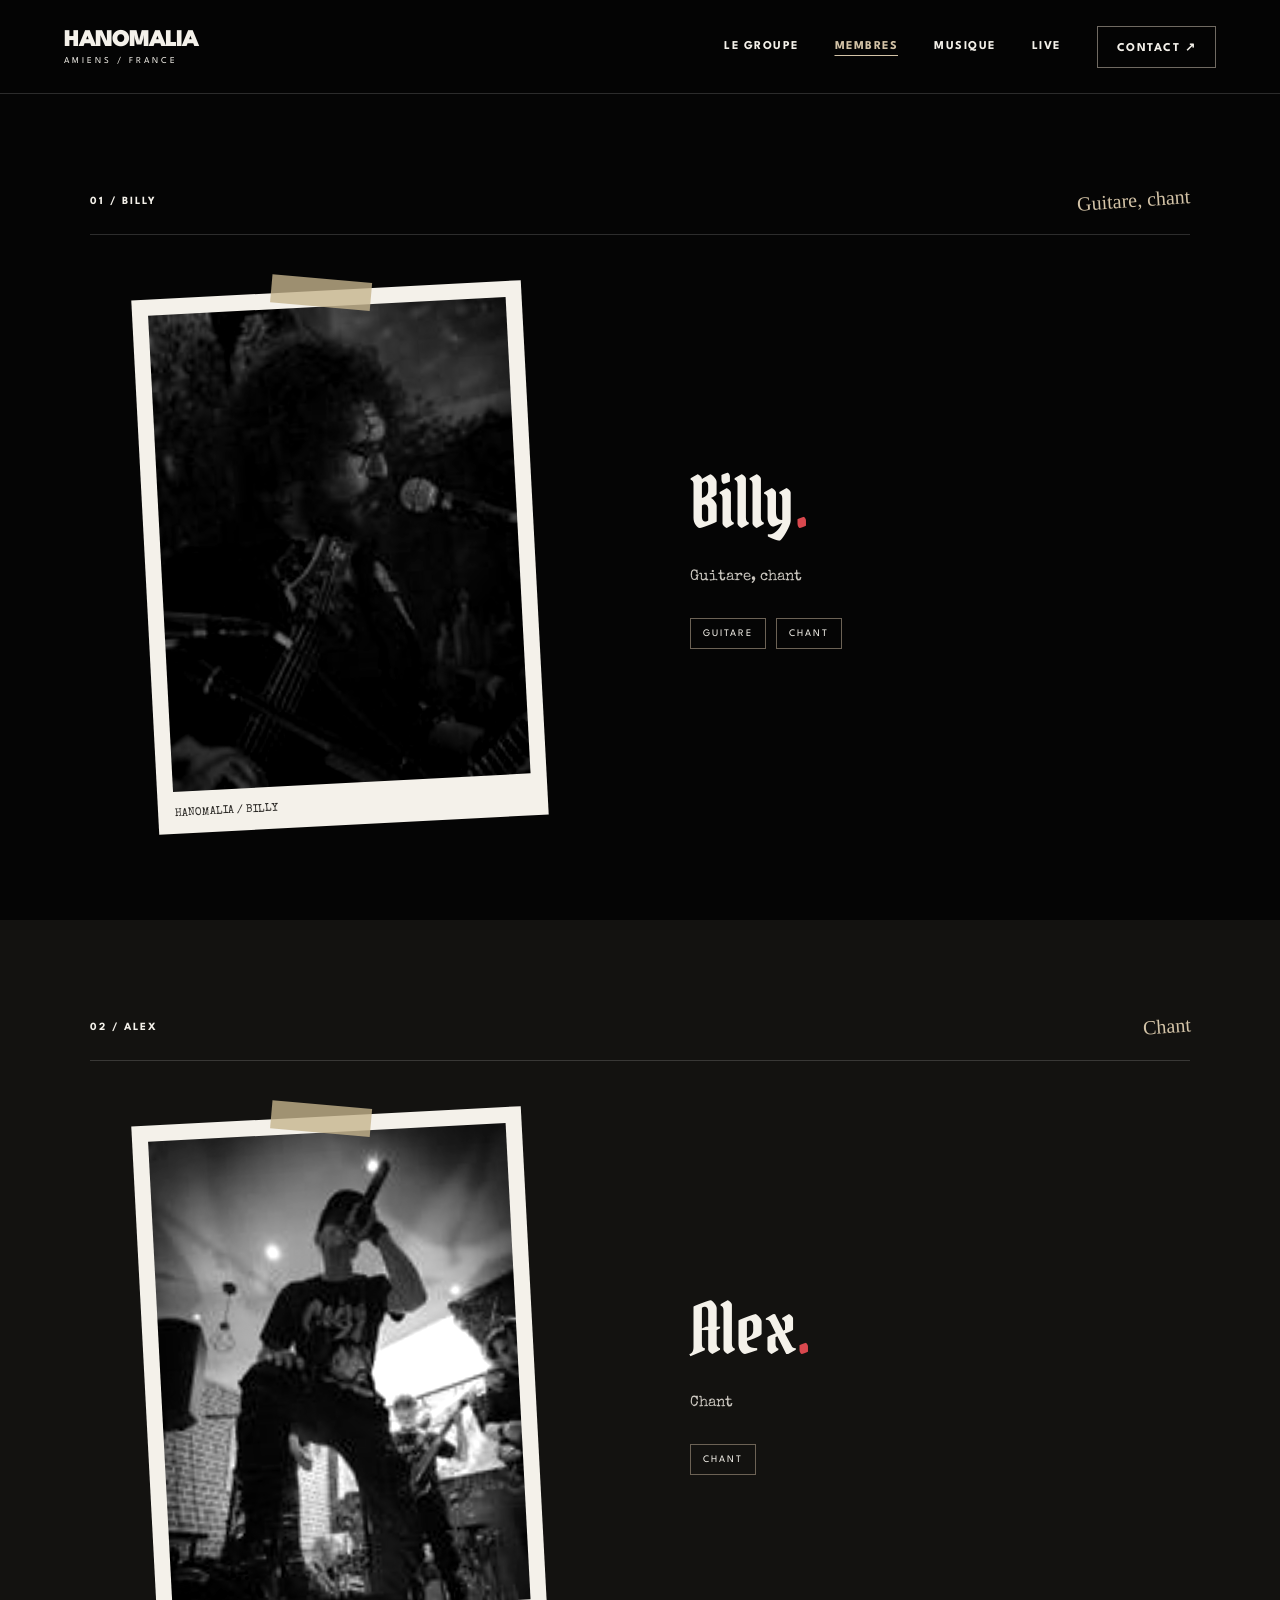
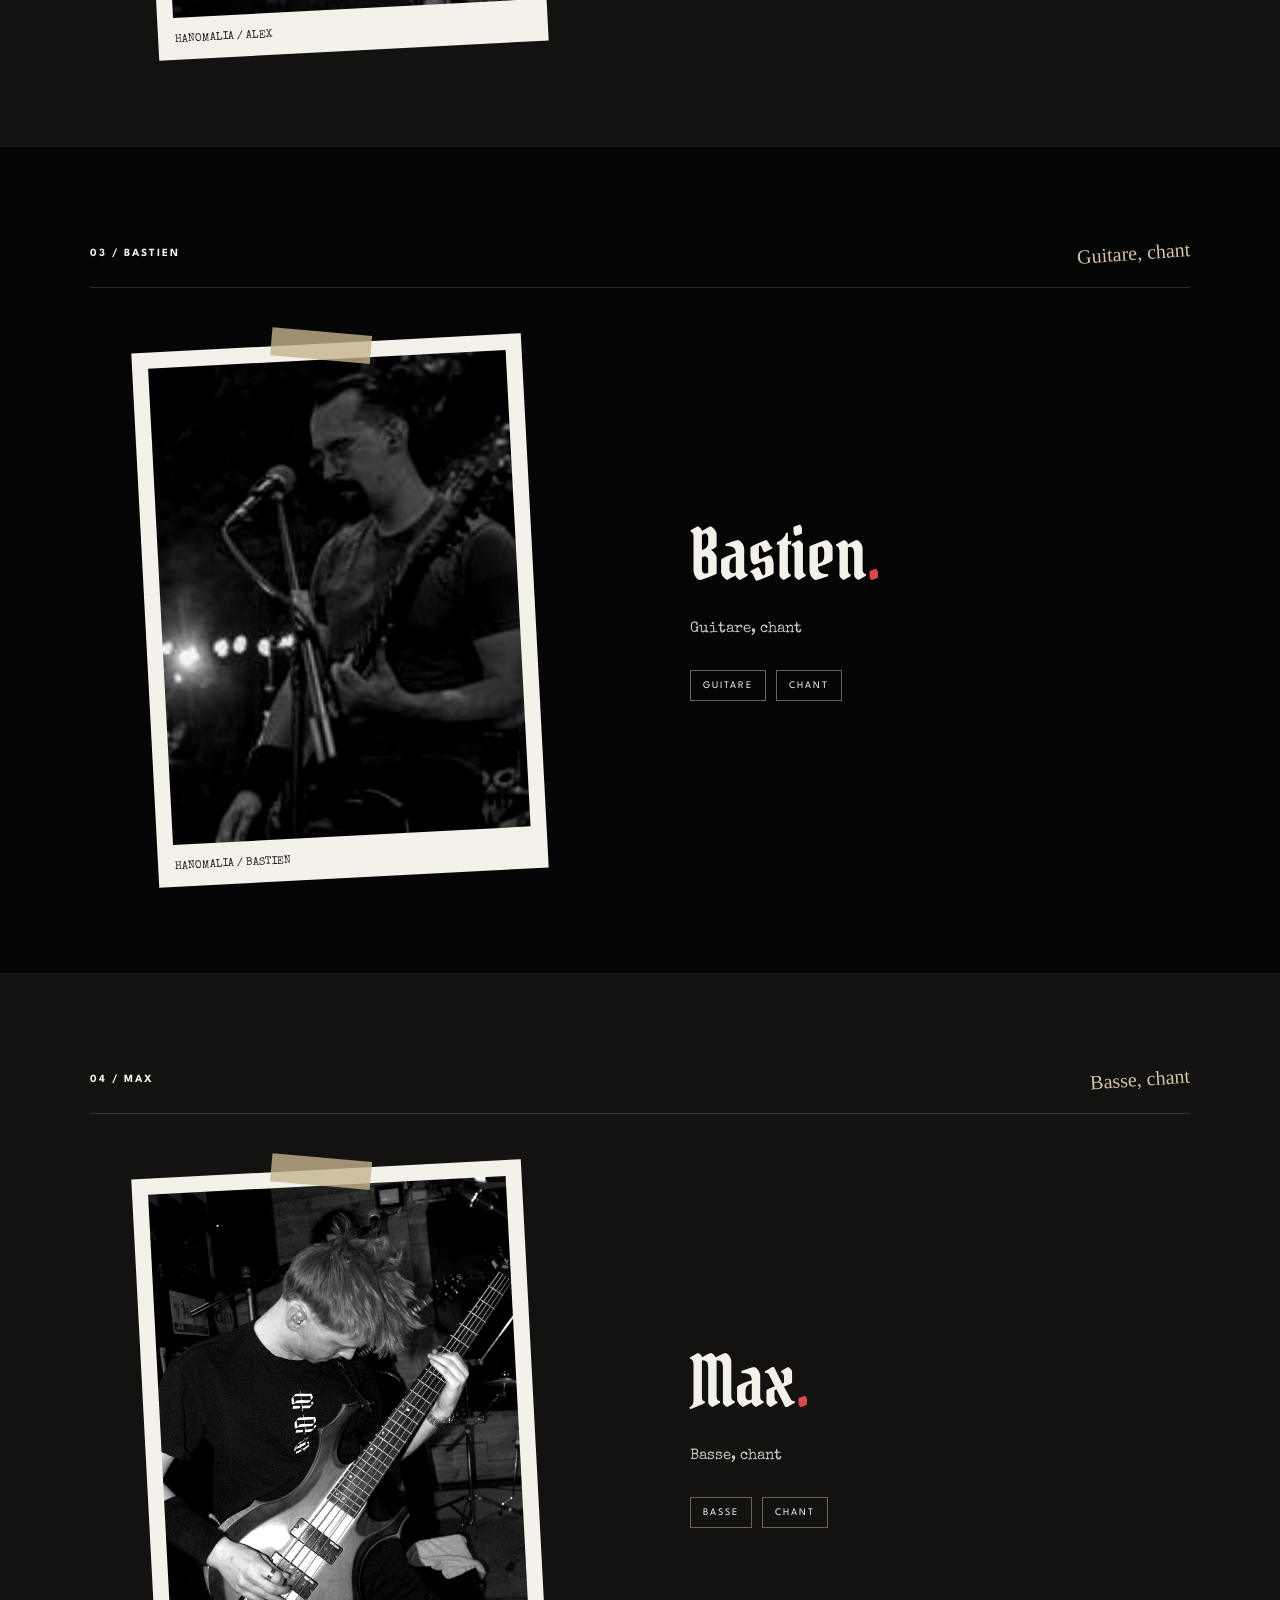
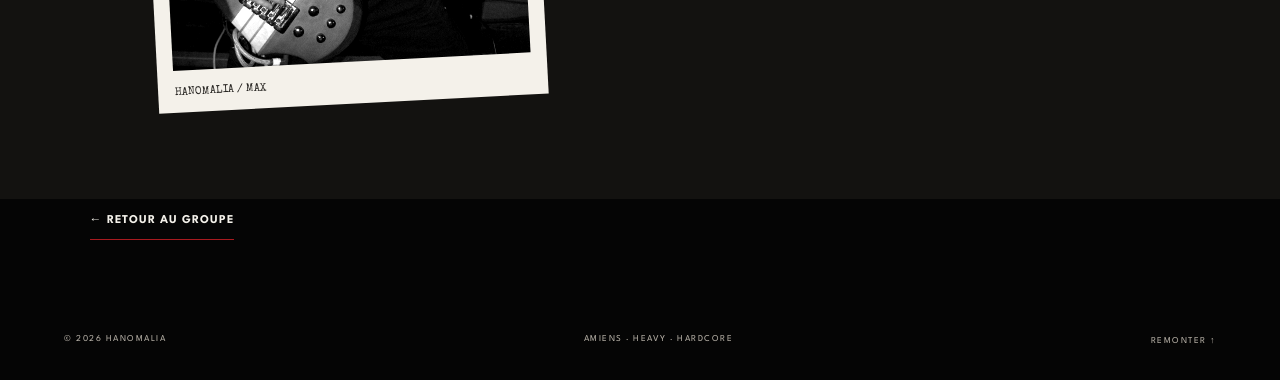
==== commit 1b35e82e: "Remplacer la photo de Max par le portrait fourni" ====
--- a/membres.html
+++ b/membres.html
@@ -38,7 +38,7 @@
     <section id="max" class="section about member-section member-section-muted" aria-labelledby="max-title">
       <div class="section-heading"><span class="index">04 / MAX</span><p class="marker">Basse, chant</p></div>
       <div class="about-grid">
-        <div class="photo-frame"><img src="assets/MAX-2.jpg" alt="Max sur scène avec HANOMALIA" loading="lazy"><span class="photo-caption">HANOMALIA / MAX</span></div>
+        <div class="photo-frame"><img src="assets/max-original.png" alt="Max sur scène avec HANOMALIA" loading="lazy"><span class="photo-caption">HANOMALIA / MAX</span></div>
         <div class="about-copy"><h2 id="max-title">Max<em>.</em></h2><p>Basse, chant</p><div class="tags"><span>BASSE</span><span>CHANT</span></div></div>
       </div>
     </section>
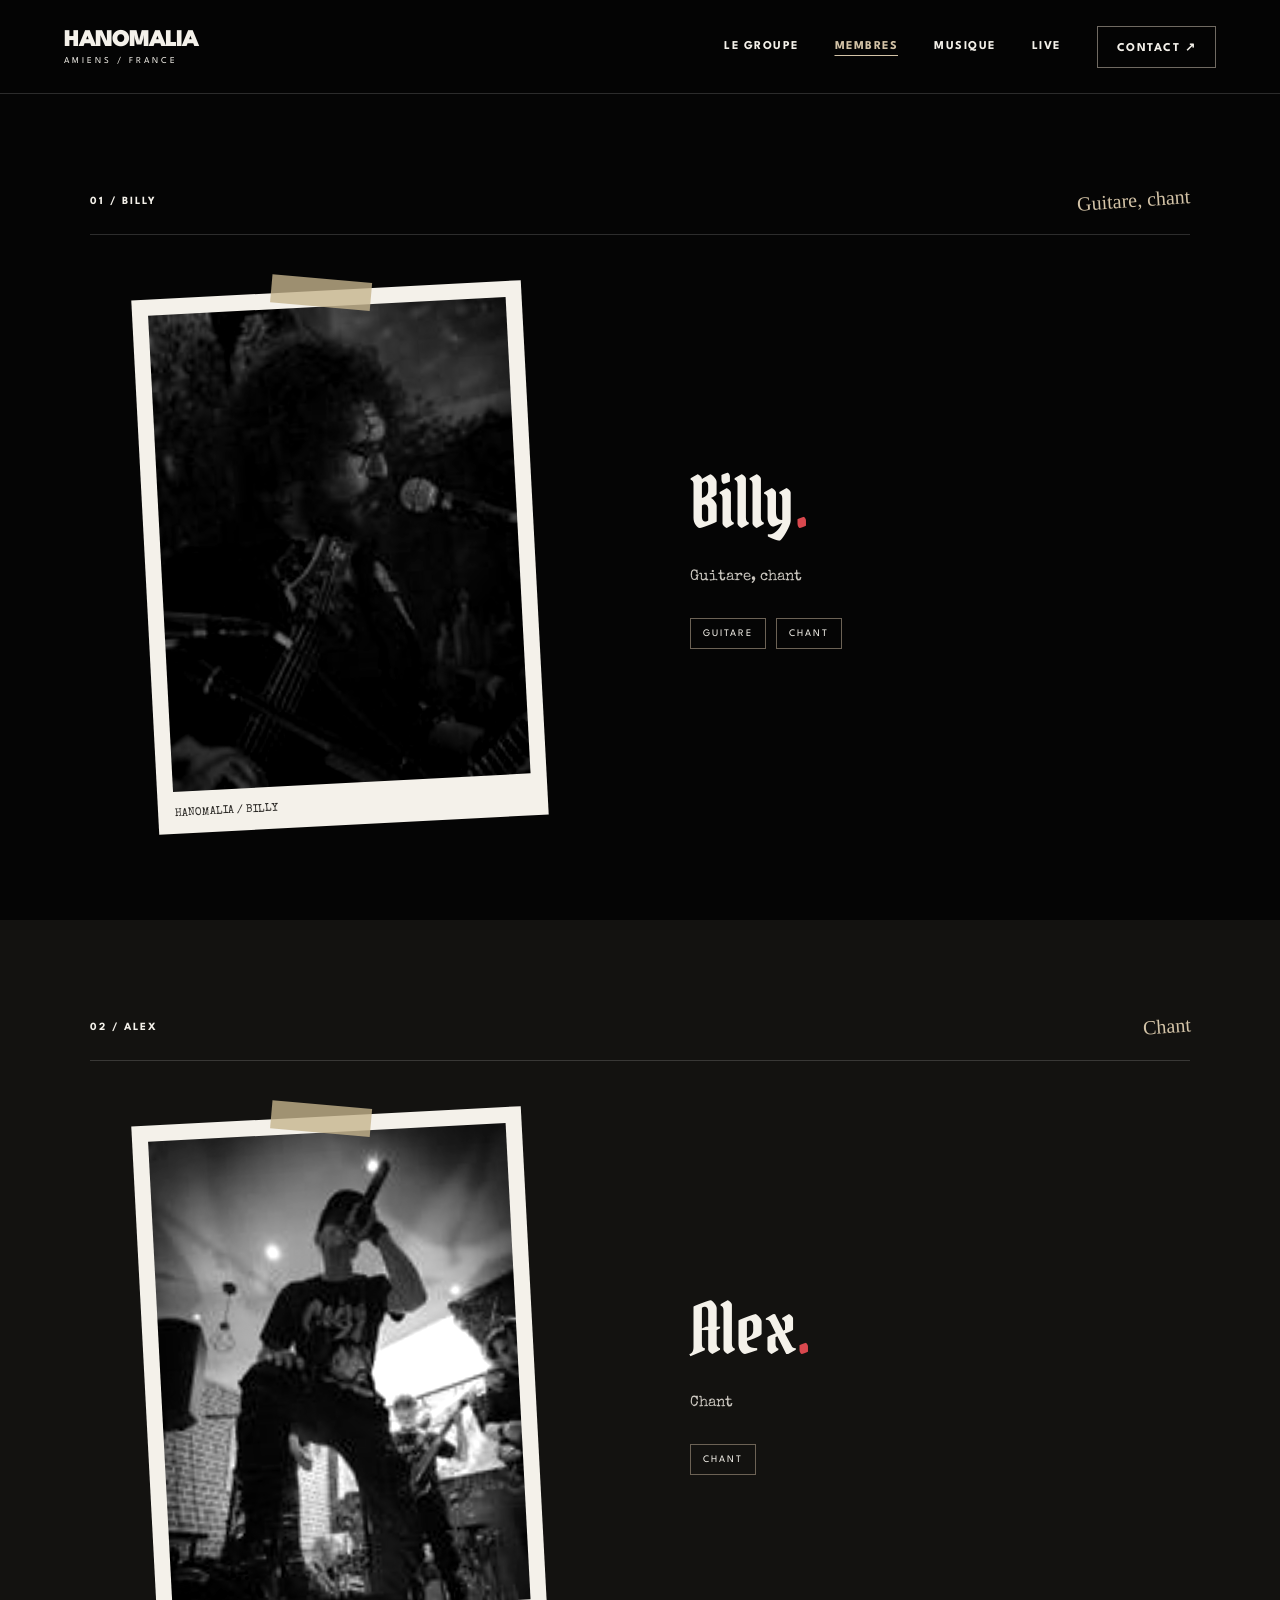
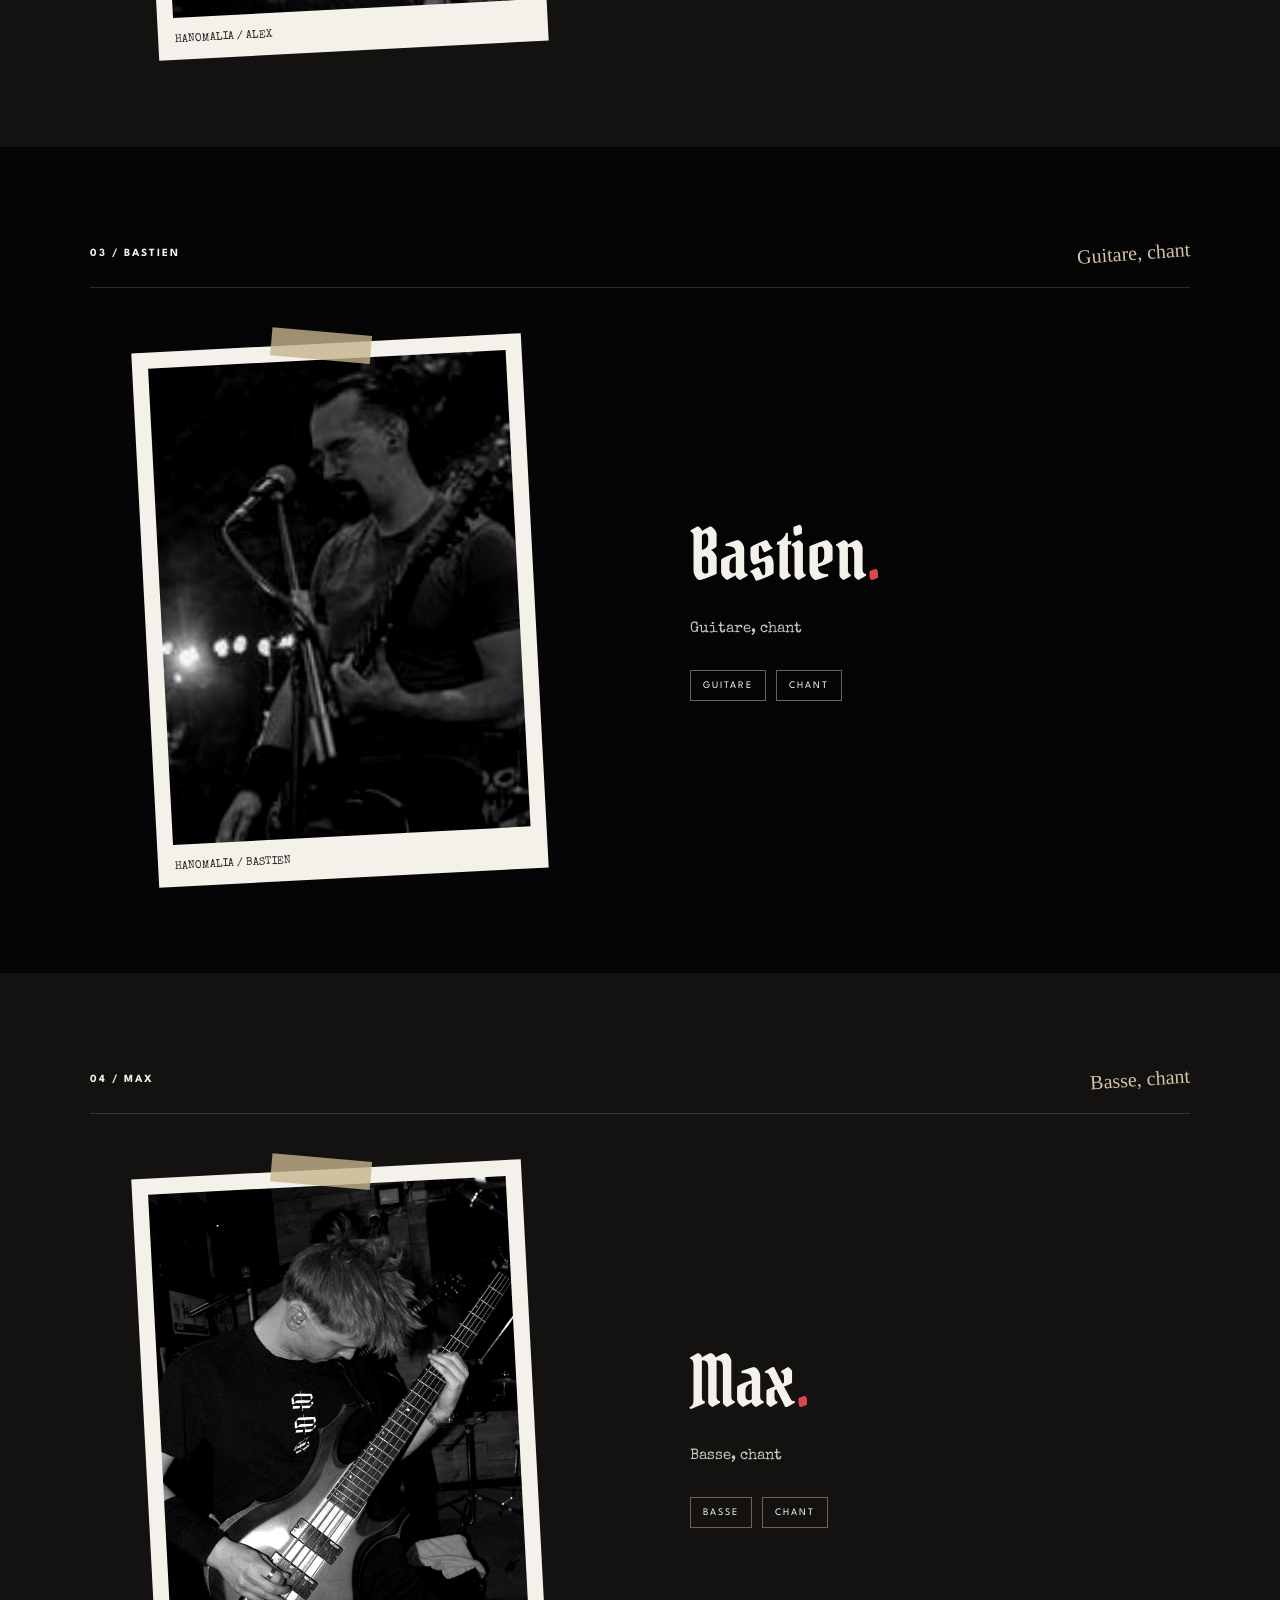
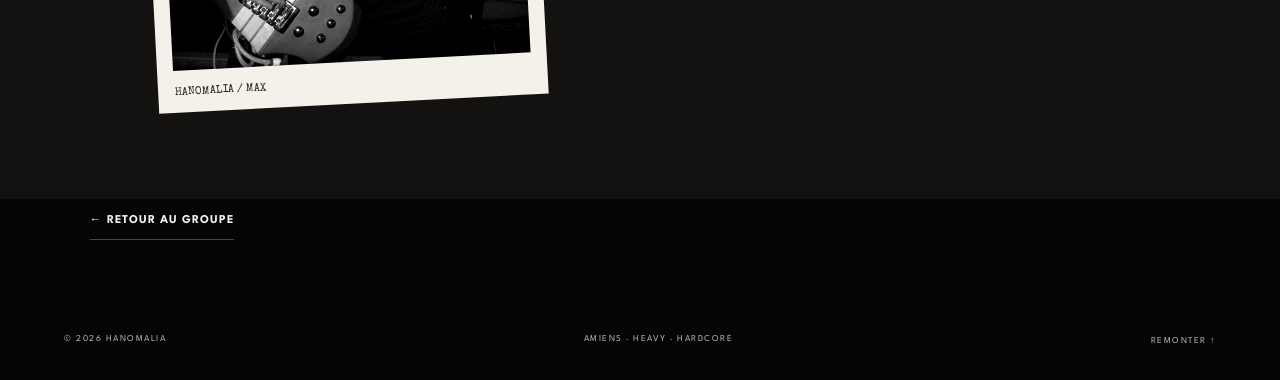
==== commit d3586460: "Utiliser la nouvelle photo de Max avec le filtre commun aux portraits" ====
--- a/membres.html
+++ b/membres.html
@@ -38,7 +38,7 @@
     <section id="max" class="section about member-section member-section-muted" aria-labelledby="max-title">
       <div class="section-heading"><span class="index">04 / MAX</span><p class="marker">Basse, chant</p></div>
       <div class="about-grid">
-        <div class="photo-frame"><img src="assets/max-original.png" alt="Max sur scène avec HANOMALIA" loading="lazy"><span class="photo-caption">HANOMALIA / MAX</span></div>
+        <div class="photo-frame"><img src="assets/max-photo.jpg" alt="Max sur scène avec HANOMALIA" loading="lazy"><span class="photo-caption">HANOMALIA / MAX</span></div>
         <div class="about-copy"><h2 id="max-title">Max<em>.</em></h2><p>Basse, chant</p><div class="tags"><span>BASSE</span><span>CHANT</span></div></div>
       </div>
     </section>
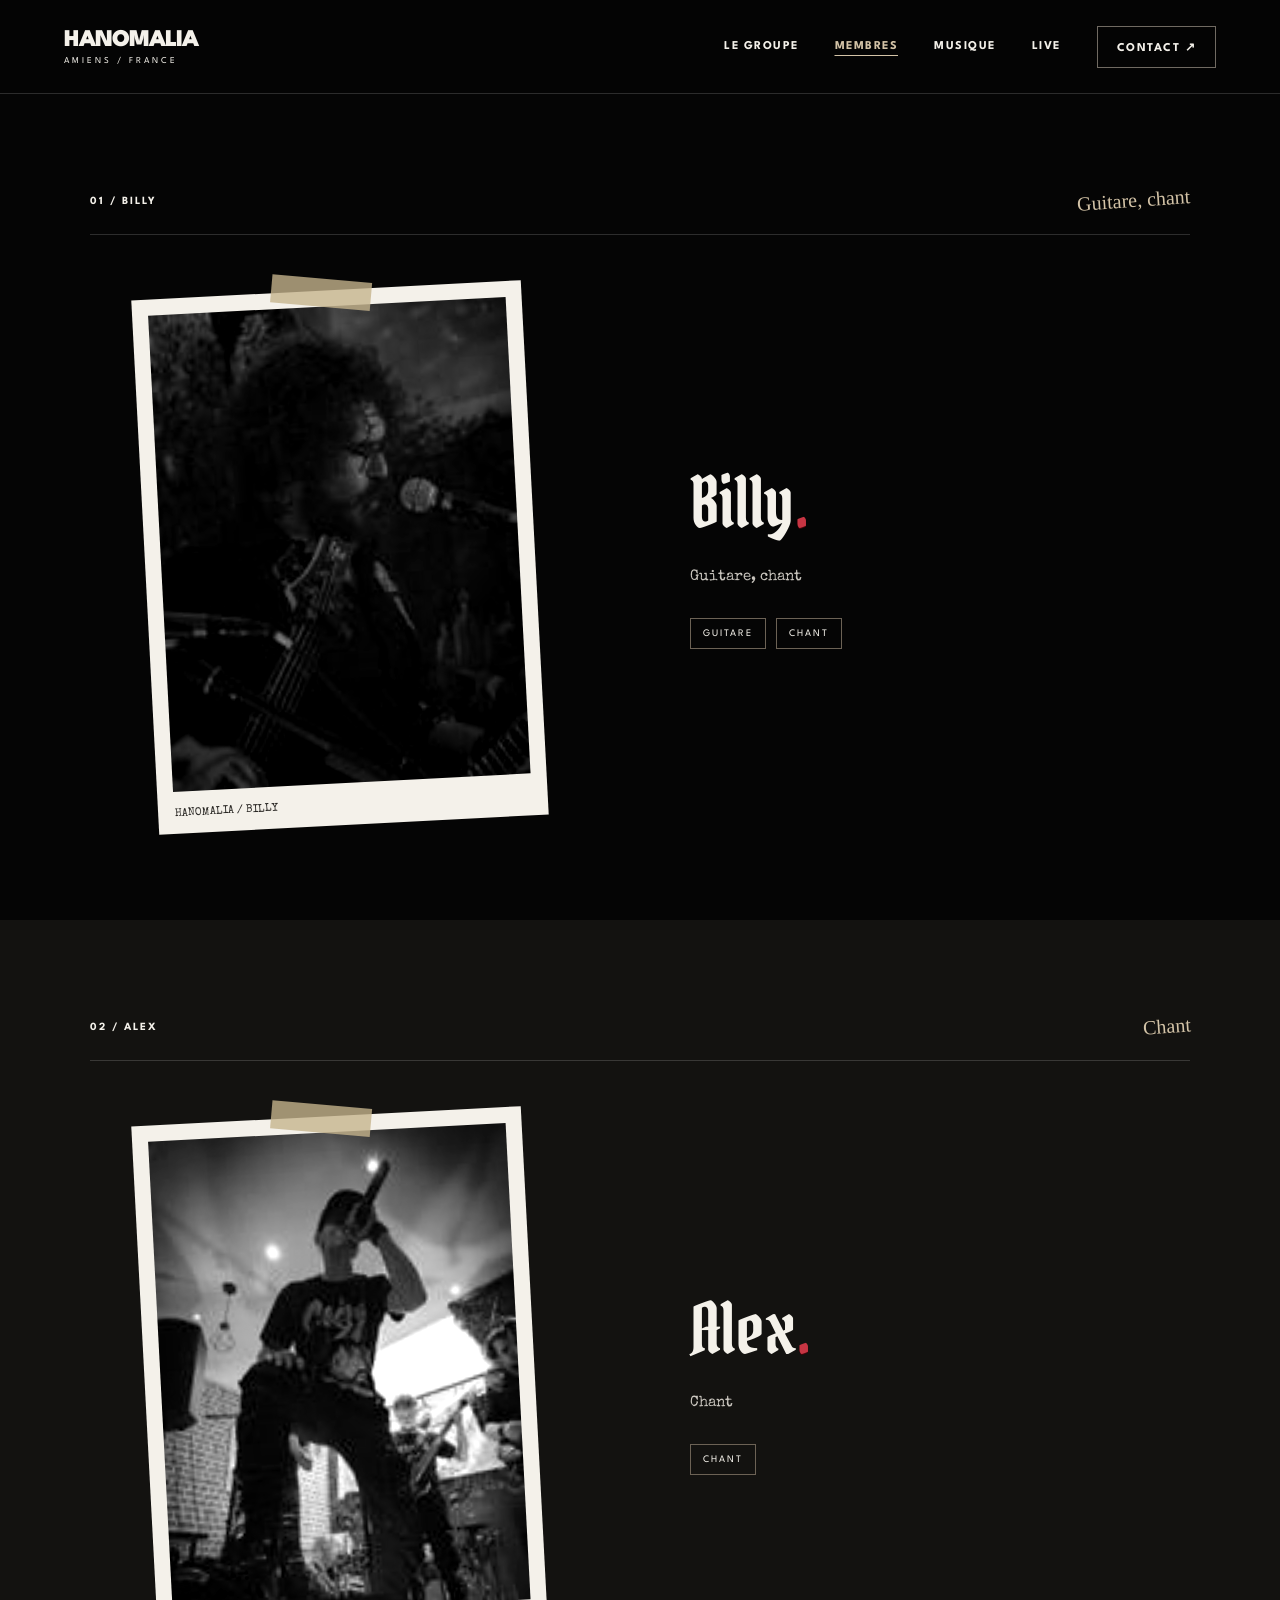
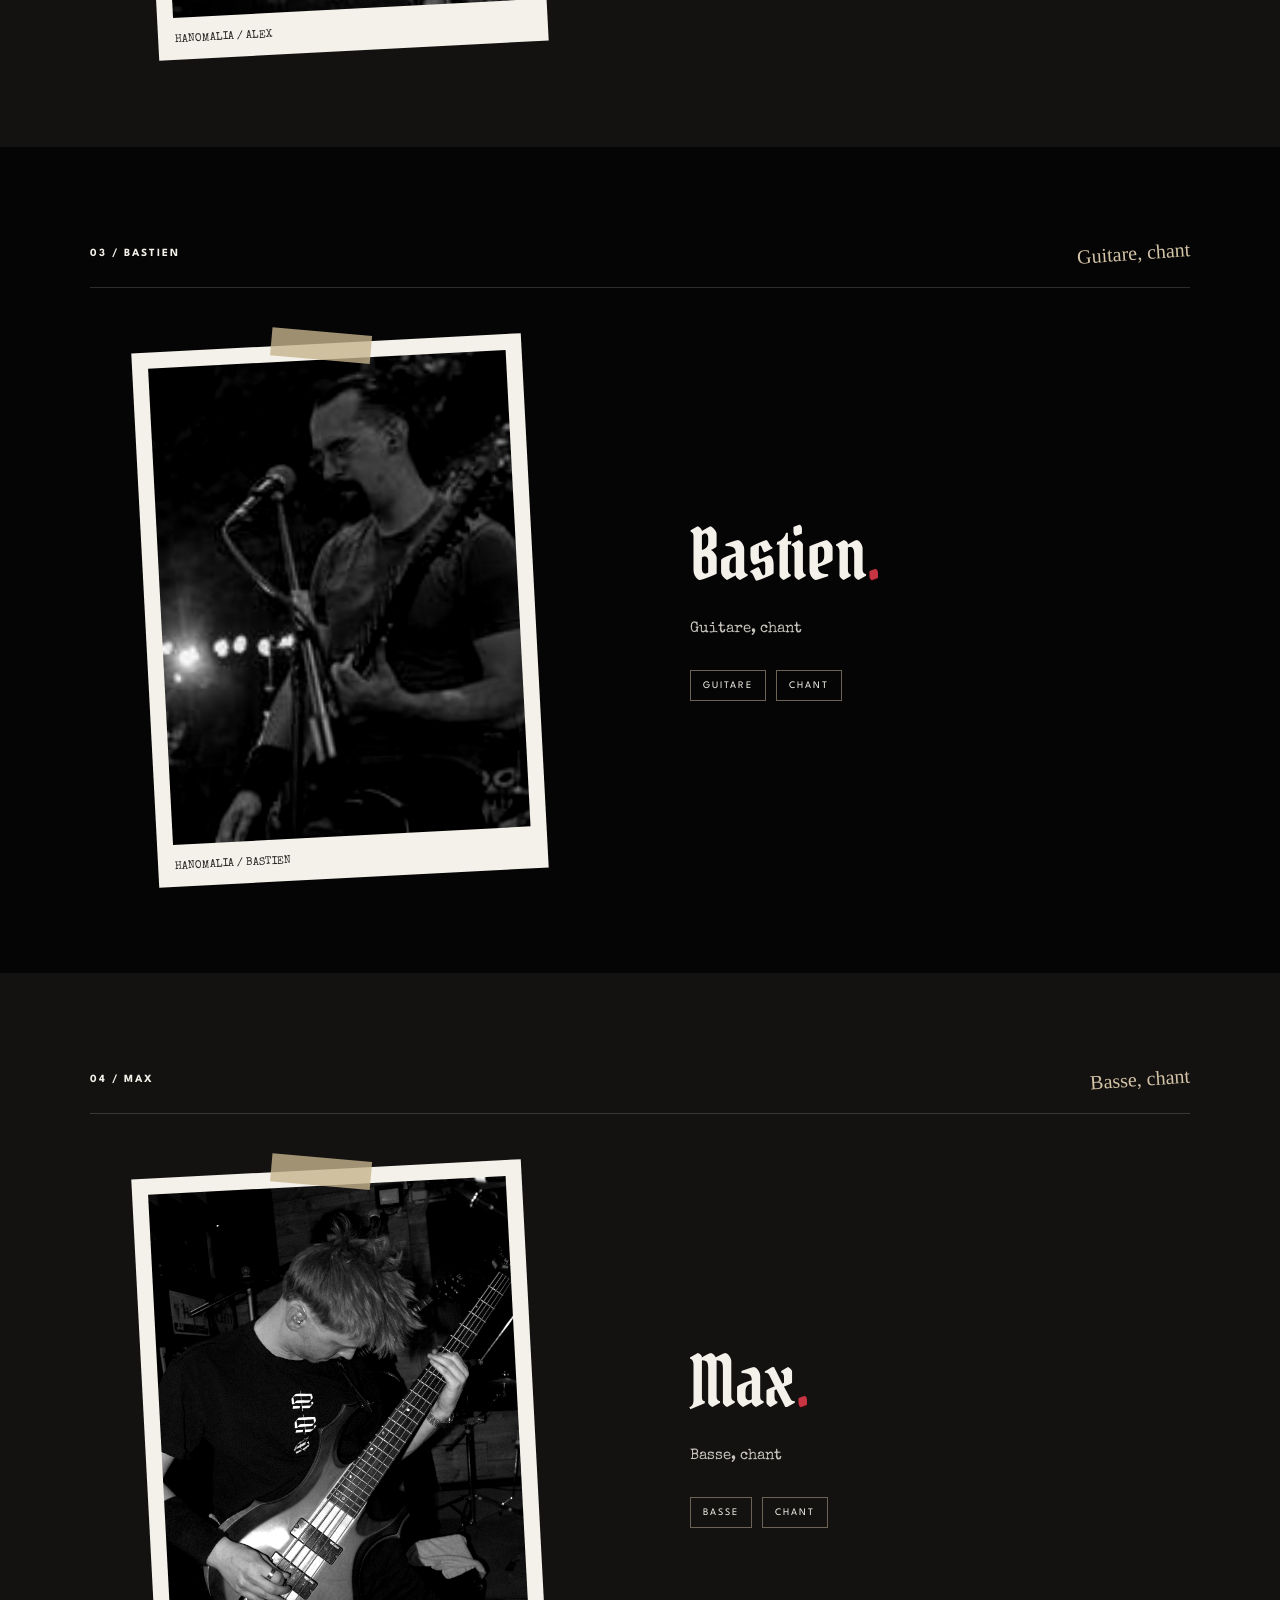
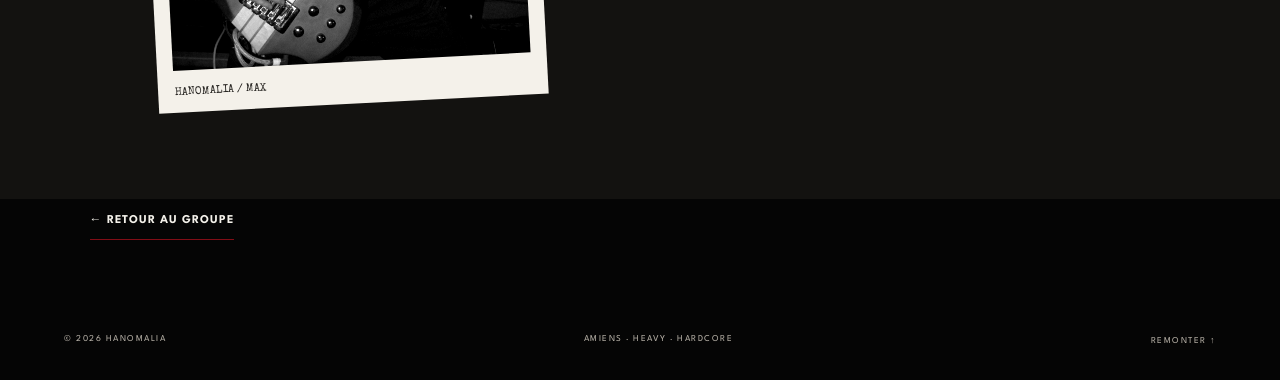
==== commit a578bf05: "Passer les accents en rouge sang avec une texture discrète" ====
--- a/membres.html
+++ b/membres.html
@@ -7,7 +7,7 @@
   <meta name="theme-color" content="#050505">
   <link rel="preconnect" href="https://fonts.googleapis.com"><link rel="preconnect" href="https://fonts.gstatic.com" crossorigin>
   <link href="https://fonts.googleapis.com/css2?family=League+Spartan:wght@400;600;700;800;900&family=Permanent+Marker&family=Pirata+One&family=Special+Elite&display=swap" rel="stylesheet">
-  <link rel="stylesheet" href="styles.css"><link rel="stylesheet" href="membres.css"><script src="script.js" defer></script>
+  <link rel="stylesheet" href="styles.css?v=rouge-sang-20261027"><link rel="stylesheet" href="membres.css"><script src="script.js" defer></script>
 </head>
 <body class="members-page">
   <a class="skip" href="#contenu">Aller au contenu</a>
--- a/styles.css
+++ b/styles.css
@@ -1,3 +1,18 @@
-:root{--black:#050505;--paper:#f4f1ea;--red:#a71a1f;--beige:#d3c3a7;--line:#ffffff29}*{box-sizing:border-box}html{scroll-behavior:smooth;scroll-padding-top:95px}body{margin:0;background:var(--black);color:var(--paper);font-family:'League Spartan',Arial,sans-serif}a{color:inherit;text-decoration:none}button{font:inherit}a:focus-visible,button:focus-visible{outline:3px solid var(--beige);outline-offset:6px}.skip{position:fixed;top:-80px;left:20px;z-index:20;padding:15px;background:var(--paper);color:var(--black)}.skip:focus{top:15px}.header{height:94px;padding:0 5%;display:flex;align-items:center;justify-content:space-between;border-bottom:1px solid var(--line);background:#050505f5;position:sticky;top:0;z-index:10}.brand{font-size:24px;letter-spacing:-1px;font-weight:900}.brand span{display:block;font-size:9px;letter-spacing:3px;font-weight:400;margin-top:6px}nav{display:flex;align-items:center;gap:36px;font-size:12px;font-weight:700;text-transform:uppercase;letter-spacing:1.5px}nav a:hover,.text-link:hover{color:var(--beige)}.nav-contact{border:1px solid #706a62;padding:13px 19px}.menu-toggle{display:none}.hero{min-height:720px;position:relative;padding:38px 5% 40px;overflow:hidden;background:radial-gradient(ellipse at 83% 55%,#391010 0%,#100909 35%,#050505 67%)}.hero-grid{position:absolute;inset:0;opacity:.13;background:repeating-linear-gradient(107deg,transparent 0 65px,#c2b6a0 66px,transparent 67px 170px);pointer-events:none}.eyebrow,.index{font-size:11px;letter-spacing:2px;font-weight:700}.eyebrow{display:flex;justify-content:space-between;position:relative}.hero-content{position:relative;z-index:2;width:65%;padding-top:32px}.marker{font-family:'Permanent Marker',cursive;font-weight:400;font-size:24px;color:var(--beige);transform:rotate(-4deg);margin:10px 0 24px}h1{font-size:clamp(74px,9.2vw,142px);line-height:.83;letter-spacing:-.055em;font-weight:900;margin:28px 0 35px}h1 span{color:var(--paper);-webkit-text-stroke:1px var(--paper);color:transparent}.hero-bottom{display:flex;align-items:center;gap:38px}.hero-bottom p{font-family:'Special Elite',monospace;font-size:14px;line-height:1.6}.button{display:inline-flex;justify-content:space-between;gap:30px;align-items:center;min-height:54px;background:var(--red);padding:19px 24px;font-size:12px;letter-spacing:1.2px;font-weight:800;border:1px solid transparent;transition:background .2s,transform .2s}.button:hover{background:#c22329;transform:translateY(-3px)}.button span{font-size:22px}.hero-art{position:absolute;right:0;top:100px;width:47%;height:540px;display:grid;place-items:center}.skull{width:95%;image-rendering:auto;filter:contrast(1.2);mix-blend-mode:screen;transform:rotate(-9deg)}.stamp{position:absolute;right:9%;bottom:85px;border:3px solid var(--red);color:#d84545;font-size:36px;line-height:.85;padding:15px;font-weight:900;transform:rotate(10deg)}.art-note{position:absolute;bottom:24px;right:12%;font-size:10px;letter-spacing:3px;color:var(--beige)}.scroll-link{display:flex;gap:35px;margin-top:42px;font-size:10px;letter-spacing:2px;position:relative;z-index:2}.ticker{background:var(--red);padding:18px 12px;display:flex;align-items:center;justify-content:center;text-align:center;white-space:nowrap;overflow:hidden;font-weight:800;font-size:clamp(8px,1.7vw,24px);letter-spacing:clamp(.3px,.15vw,3px);line-height:1.2;transform:rotate(-1.5deg);width:100%}.section{padding:95px 7%;scroll-margin-top:0}.section-heading{display:flex;justify-content:space-between;align-items:center;border-bottom:1px solid var(--line);padding-bottom:22px;margin-bottom:55px}.section-heading .marker{margin:0;font-size:20px}.section-heading>span:last-child{font-size:10px;letter-spacing:2px}.about-grid,.music-grid,.live-grid{display:grid;grid-template-columns:1fr 1fr;gap:9%;align-items:center}h2{font-family:'Pirata One',Georgia,serif;font-weight:400;font-size:clamp(48px,5.5vw,80px);line-height:1.02;margin:0 0 28px}h2 em{font-style:normal;color:#d9484e}.about-copy p,.music p,.live p{font-family:'Special Elite',monospace;line-height:1.8;font-size:15px;color:#c9c5be}.photo-frame{position:relative;padding:16px 16px 42px;background:var(--paper);transform:rotate(-3deg)}.photo-frame:before{content:'';position:absolute;top:-12px;left:36%;width:100px;height:28px;background:#c6b58dc9;transform:rotate(8deg);z-index:1}.photo-frame img{display:block;width:100%;aspect-ratio:3/2;object-fit:contain;filter:grayscale(1) contrast(1.15)}.photo-caption{position:absolute;bottom:15px;left:17px;color:#272522;font-family:'Special Elite',monospace;font-size:11px}.tags{display:flex;gap:10px;margin-top:28px}.tags span{padding:10px 12px;border:1px solid #6c6255;font-size:10px;letter-spacing:2px}.music{background:#131210}.record{aspect-ratio:1;display:flex;align-items:center;justify-content:center;flex-direction:column;background:radial-gradient(circle,#171512 0 16%,#454039 16.5% 17%,#111 17.5% 33%,#25211c 33.5% 34%,#080808 34.5% 65%,#201d18 65.5%);border:1px solid #514a40;box-shadow:12px 12px 0 #050505;position:relative}.record img{width:75%;mix-blend-mode:screen}.record span{position:absolute;bottom:30px;font-size:10px;letter-spacing:4px;color:var(--beige)}.music .marker{font-family:'Permanent Marker',cursive;font-size:24px}.button.light{background:var(--paper);color:var(--black);margin-top:20px}.button.light:hover{background:var(--beige)}.music p.small{font:9px 'League Spartan',sans-serif;letter-spacing:1.3px;margin-top:18px}.text-link{display:inline-block;border-bottom:1px solid var(--red);padding:13px 0;font-size:12px;font-weight:700;letter-spacing:1px}.booking-note{border-left:3px solid var(--red);padding-left:24px;margin-top:42px}.booking-note>span{font-size:10px;letter-spacing:2px}.booking-note p{margin:12px 0 8px}.booking-note>a{font-size:15px;color:var(--beige)}.live-image{position:relative;transform:rotate(3deg)}.live-image img{width:100%;display:block;aspect-ratio:1;object-fit:cover;filter:grayscale(1) contrast(1.2)}.live-image:after{content:'';position:absolute;inset:0;background:#a71a1f70;mix-blend-mode:color;pointer-events:none}.live-image .marker{position:absolute;bottom:12px;right:20px;z-index:1;font-size:42px;color:white;text-shadow:2px 2px 8px black}.contact{background:var(--red);position:relative;text-align:center;overflow:hidden}.contact>.index{display:block;text-align:left}.contact .marker{color:var(--beige);margin-top:30px}.contact h2{font-family:'League Spartan',sans-serif;font-weight:900;font-size:clamp(65px,10vw,145px);line-height:.85;letter-spacing:-5px;margin-top:35px}.email{display:inline-flex;gap:35px;font-size:clamp(16px,2.3vw,30px);padding:20px 0;border-bottom:1px solid #f4f1ea80}.socials{display:flex;justify-content:center;gap:35px;margin-top:38px;font-size:11px;letter-spacing:1.5px}footer{padding:35px 5%;display:flex;justify-content:space-between;gap:20px;font-size:9px;letter-spacing:1.5px;color:#b9b3a9}@media(min-width:1600px){.hero,.section,.header,footer{padding-left:max(7%,calc((100vw - 1400px)/2));padding-right:max(7%,calc((100vw - 1400px)/2))}}@media(max-width:760px){.header{height:76px}.menu-toggle{display:block;background:none;border:1px solid #726c62;color:var(--paper);padding:10px;font-size:11px}nav{display:none;position:absolute;left:0;right:0;top:76px;background:#050505;padding:28px;flex-direction:column;align-items:stretch;gap:24px}nav.open{display:flex}.hero{min-height:800px;padding-top:25px}.hero-content{width:100%;padding-top:20px}h1{font-size:clamp(64px,15vw,110px)}.hero .marker{font-size:20px}.hero-art{top:320px;width:65%;height:320px;opacity:.65;right:-25px}.stamp{font-size:25px;bottom:25px}.art-note{display:none}.hero-bottom{align-items:flex-start;flex-direction:column;gap:10px;position:relative;z-index:2;margin-top:35px}.hero-bottom p{max-width:180px}.hero-bottom .button{margin-top:100px}.scroll-link{margin-top:30px}.section{padding:60px 7%}.section-heading{gap:15px;margin-bottom:40px}.section-heading .marker{font-size:15px}.about-grid,.music-grid,.live-grid{grid-template-columns:1fr;gap:45px}.photo-frame{max-width:450px}.about-copy{padding-top:10px}.record{max-width:430px}.music-grid>div:last-child{margin-top:5px}.contact h2{letter-spacing:-3px}.email{gap:15px}.socials{gap:25px}footer{flex-wrap:wrap;font-size:8px}footer>span:nth-child(2){display:none}}@media(prefers-reduced-motion:reduce){html{scroll-behavior:auto}*,*:before,*:after{transition:none!important}}
+:root{--black:#050505;--paper:#f4f1ea;--red:#810d16;--red-accent:#c73543;--beige:#d3c3a7;--line:#ffffff29}*{box-sizing:border-box}html{scroll-behavior:smooth;scroll-padding-top:95px}body{margin:0;background:var(--black);color:var(--paper);font-family:'League Spartan',Arial,sans-serif}a{color:inherit;text-decoration:none}button{font:inherit}a:focus-visible,button:focus-visible{outline:3px solid var(--beige);outline-offset:6px}.skip{position:fixed;top:-80px;left:20px;z-index:20;padding:15px;background:var(--paper);color:var(--black)}.skip:focus{top:15px}.header{height:94px;padding:0 5%;display:flex;align-items:center;justify-content:space-between;border-bottom:1px solid var(--line);background:#050505f5;position:sticky;top:0;z-index:10}.brand{font-size:24px;letter-spacing:-1px;font-weight:900}.brand span{display:block;font-size:9px;letter-spacing:3px;font-weight:400;margin-top:6px}nav{display:flex;align-items:center;gap:36px;font-size:12px;font-weight:700;text-transform:uppercase;letter-spacing:1.5px}nav a:hover,.text-link:hover{color:var(--beige)}.nav-contact{border:1px solid #706a62;padding:13px 19px}.menu-toggle{display:none}.hero{min-height:720px;position:relative;padding:38px 5% 40px;overflow:hidden;background:radial-gradient(ellipse at 83% 55%,#391010 0%,#100909 35%,#050505 67%)}.hero-grid{position:absolute;inset:0;opacity:.13;background:repeating-linear-gradient(107deg,transparent 0 65px,#c2b6a0 66px,transparent 67px 170px);pointer-events:none}.eyebrow,.index{font-size:11px;letter-spacing:2px;font-weight:700}.eyebrow{display:flex;justify-content:space-between;position:relative}.hero-content{position:relative;z-index:2;width:65%;padding-top:32px}.marker{font-family:'Permanent Marker',cursive;font-weight:400;font-size:24px;color:var(--beige);transform:rotate(-4deg);margin:10px 0 24px}h1{font-size:clamp(74px,9.2vw,142px);line-height:.83;letter-spacing:-.055em;font-weight:900;margin:28px 0 35px}h1 span{color:var(--paper);-webkit-text-stroke:1px var(--paper);color:transparent}.hero-bottom{display:flex;align-items:center;gap:38px}.hero-bottom p{font-family:'Special Elite',monospace;font-size:14px;line-height:1.6}.button{display:inline-flex;justify-content:space-between;gap:30px;align-items:center;min-height:54px;background:var(--red);padding:19px 24px;font-size:12px;letter-spacing:1.2px;font-weight:800;border:1px solid transparent;transition:background .2s,transform .2s}.button:hover{background:#a81724;transform:translateY(-3px)}.button span{font-size:22px}.hero-art{position:absolute;right:0;top:100px;width:47%;height:540px;display:grid;place-items:center}.skull{width:95%;image-rendering:auto;filter:contrast(1.2);mix-blend-mode:screen;transform:rotate(-9deg)}.stamp{position:absolute;right:9%;bottom:85px;border:3px solid var(--red);color:var(--red-accent);font-size:36px;line-height:.85;padding:15px;font-weight:900;transform:rotate(10deg)}.art-note{position:absolute;bottom:24px;right:12%;font-size:10px;letter-spacing:3px;color:var(--beige)}.scroll-link{display:flex;gap:35px;margin-top:42px;font-size:10px;letter-spacing:2px;position:relative;z-index:2}.ticker{background:var(--red);padding:18px 12px;display:flex;align-items:center;justify-content:center;text-align:center;white-space:nowrap;overflow:hidden;font-weight:800;font-size:clamp(8px,1.7vw,24px);letter-spacing:clamp(.3px,.15vw,3px);line-height:1.2;transform:rotate(-1.5deg);width:100%}.section{padding:95px 7%;scroll-margin-top:0}.section-heading{display:flex;justify-content:space-between;align-items:center;border-bottom:1px solid var(--line);padding-bottom:22px;margin-bottom:55px}.section-heading .marker{margin:0;font-size:20px}.section-heading>span:last-child{font-size:10px;letter-spacing:2px}.about-grid,.music-grid,.live-grid{display:grid;grid-template-columns:1fr 1fr;gap:9%;align-items:center}h2{font-family:'Pirata One',Georgia,serif;font-weight:400;font-size:clamp(48px,5.5vw,80px);line-height:1.02;margin:0 0 28px}h2 em{font-style:normal;color:var(--red-accent)}.about-copy p,.music p,.live p{font-family:'Special Elite',monospace;line-height:1.8;font-size:15px;color:#c9c5be}.photo-frame{position:relative;padding:16px 16px 42px;background:var(--paper);transform:rotate(-3deg)}.photo-frame:before{content:'';position:absolute;top:-12px;left:36%;width:100px;height:28px;background:#c6b58dc9;transform:rotate(8deg);z-index:1}.photo-frame img{display:block;width:100%;aspect-ratio:3/2;object-fit:contain;filter:grayscale(1) contrast(1.15)}.photo-caption{position:absolute;bottom:15px;left:17px;color:#272522;font-family:'Special Elite',monospace;font-size:11px}.tags{display:flex;gap:10px;margin-top:28px}.tags span{padding:10px 12px;border:1px solid #6c6255;font-size:10px;letter-spacing:2px}.music{background:#131210}.record{aspect-ratio:1;display:flex;align-items:center;justify-content:center;flex-direction:column;background:radial-gradient(circle,#171512 0 16%,#454039 16.5% 17%,#111 17.5% 33%,#25211c 33.5% 34%,#080808 34.5% 65%,#201d18 65.5%);border:1px solid #514a40;box-shadow:12px 12px 0 #050505;position:relative}.record img{width:75%;mix-blend-mode:screen}.record span{position:absolute;bottom:30px;font-size:10px;letter-spacing:4px;color:var(--beige)}.music .marker{font-family:'Permanent Marker',cursive;font-size:24px}.button.light{background:var(--paper);color:var(--black);margin-top:20px}.button.light:hover{background:var(--beige)}.music p.small{font:9px 'League Spartan',sans-serif;letter-spacing:1.3px;margin-top:18px}.text-link{display:inline-block;border-bottom:1px solid var(--red);padding:13px 0;font-size:12px;font-weight:700;letter-spacing:1px}.booking-note{border-left:3px solid var(--red);padding-left:24px;margin-top:42px}.booking-note>span{font-size:10px;letter-spacing:2px}.booking-note p{margin:12px 0 8px}.booking-note>a{font-size:15px;color:var(--beige)}.live-image{position:relative;transform:rotate(3deg)}.live-image img{width:100%;display:block;aspect-ratio:1;object-fit:cover;filter:grayscale(1) contrast(1.2)}.live-image:after{content:'';position:absolute;inset:0;background:#810d1670;mix-blend-mode:color;pointer-events:none}.live-image .marker{position:absolute;bottom:12px;right:20px;z-index:1;font-size:42px;color:white;text-shadow:2px 2px 8px black}.contact{background:var(--red);position:relative;text-align:center;overflow:hidden}.contact>.index{display:block;text-align:left}.contact .marker{color:var(--beige);margin-top:30px}.contact h2{font-family:'League Spartan',sans-serif;font-weight:900;font-size:clamp(65px,10vw,145px);line-height:.85;letter-spacing:-5px;margin-top:35px}.email{display:inline-flex;gap:35px;font-size:clamp(16px,2.3vw,30px);padding:20px 0;border-bottom:1px solid #f4f1ea80}.socials{display:flex;justify-content:center;gap:35px;margin-top:38px;font-size:11px;letter-spacing:1.5px}footer{padding:35px 5%;display:flex;justify-content:space-between;gap:20px;font-size:9px;letter-spacing:1.5px;color:#b9b3a9}@media(min-width:1600px){.hero,.section,.header,footer{padding-left:max(7%,calc((100vw - 1400px)/2));padding-right:max(7%,calc((100vw - 1400px)/2))}}@media(max-width:760px){.header{height:76px}.menu-toggle{display:block;background:none;border:1px solid #726c62;color:var(--paper);padding:10px;font-size:11px}nav{display:none;position:absolute;left:0;right:0;top:76px;background:#050505;padding:28px;flex-direction:column;align-items:stretch;gap:24px}nav.open{display:flex}.hero{min-height:800px;padding-top:25px}.hero-content{width:100%;padding-top:20px}h1{font-size:clamp(64px,15vw,110px)}.hero .marker{font-size:20px}.hero-art{top:320px;width:65%;height:320px;opacity:.65;right:-25px}.stamp{font-size:25px;bottom:25px}.art-note{display:none}.hero-bottom{align-items:flex-start;flex-direction:column;gap:10px;position:relative;z-index:2;margin-top:35px}.hero-bottom p{max-width:180px}.hero-bottom .button{margin-top:100px}.scroll-link{margin-top:30px}.section{padding:60px 7%}.section-heading{gap:15px;margin-bottom:40px}.section-heading .marker{font-size:15px}.about-grid,.music-grid,.live-grid{grid-template-columns:1fr;gap:45px}.photo-frame{max-width:450px}.about-copy{padding-top:10px}.record{max-width:430px}.music-grid>div:last-child{margin-top:5px}.contact h2{letter-spacing:-3px}.email{gap:15px}.socials{gap:25px}footer{flex-wrap:wrap;font-size:8px}footer>span:nth-child(2){display:none}}@media(prefers-reduced-motion:reduce){html{scroll-behavior:auto}*,*:before,*:after{transition:none!important}}
 
 .record.record-cover{background:#050505}.record.record-cover img{display:block;width:100%;height:100%;object-fit:contain;mix-blend-mode:normal}
+
+/* Blood-red accents: uneven pigment and darker pooled edges. */
+.button:not(.light),.ticker,.contact{
+  background-color:var(--red);
+  background-image:
+    radial-gradient(ellipse at 12% 18%,#34040899 0%,transparent 38%),
+    radial-gradient(ellipse at 88% 82%,#280205aa 0%,transparent 40%),
+    repeating-linear-gradient(104deg,transparent 0 13px,#21010412 14px,transparent 16px 31px),
+    linear-gradient(165deg,#a31925 0%,#810d16 48%,#57060d 100%);
+}
+.button:not(.light){box-shadow:inset 0 1px 0 #d74a4a33,inset 0 -3px 7px #25010366;border-color:#ba2b363d}
+.button:not(.light):hover{background-color:#a81724;background-image:linear-gradient(165deg,#b32230,#810d16);box-shadow:inset 0 1px 0 #e65c5c44,inset 0 -3px 7px #25010366}
+.ticker{box-shadow:inset 0 2px 4px #3b030733,inset 0 -3px 7px #26010466}
+.stamp{border-color:#9e1722;text-shadow:1px 2px 0 #370307;box-shadow:inset 0 0 12px #810d161c}
+h2 em{text-shadow:0 1px 0 #42040a}
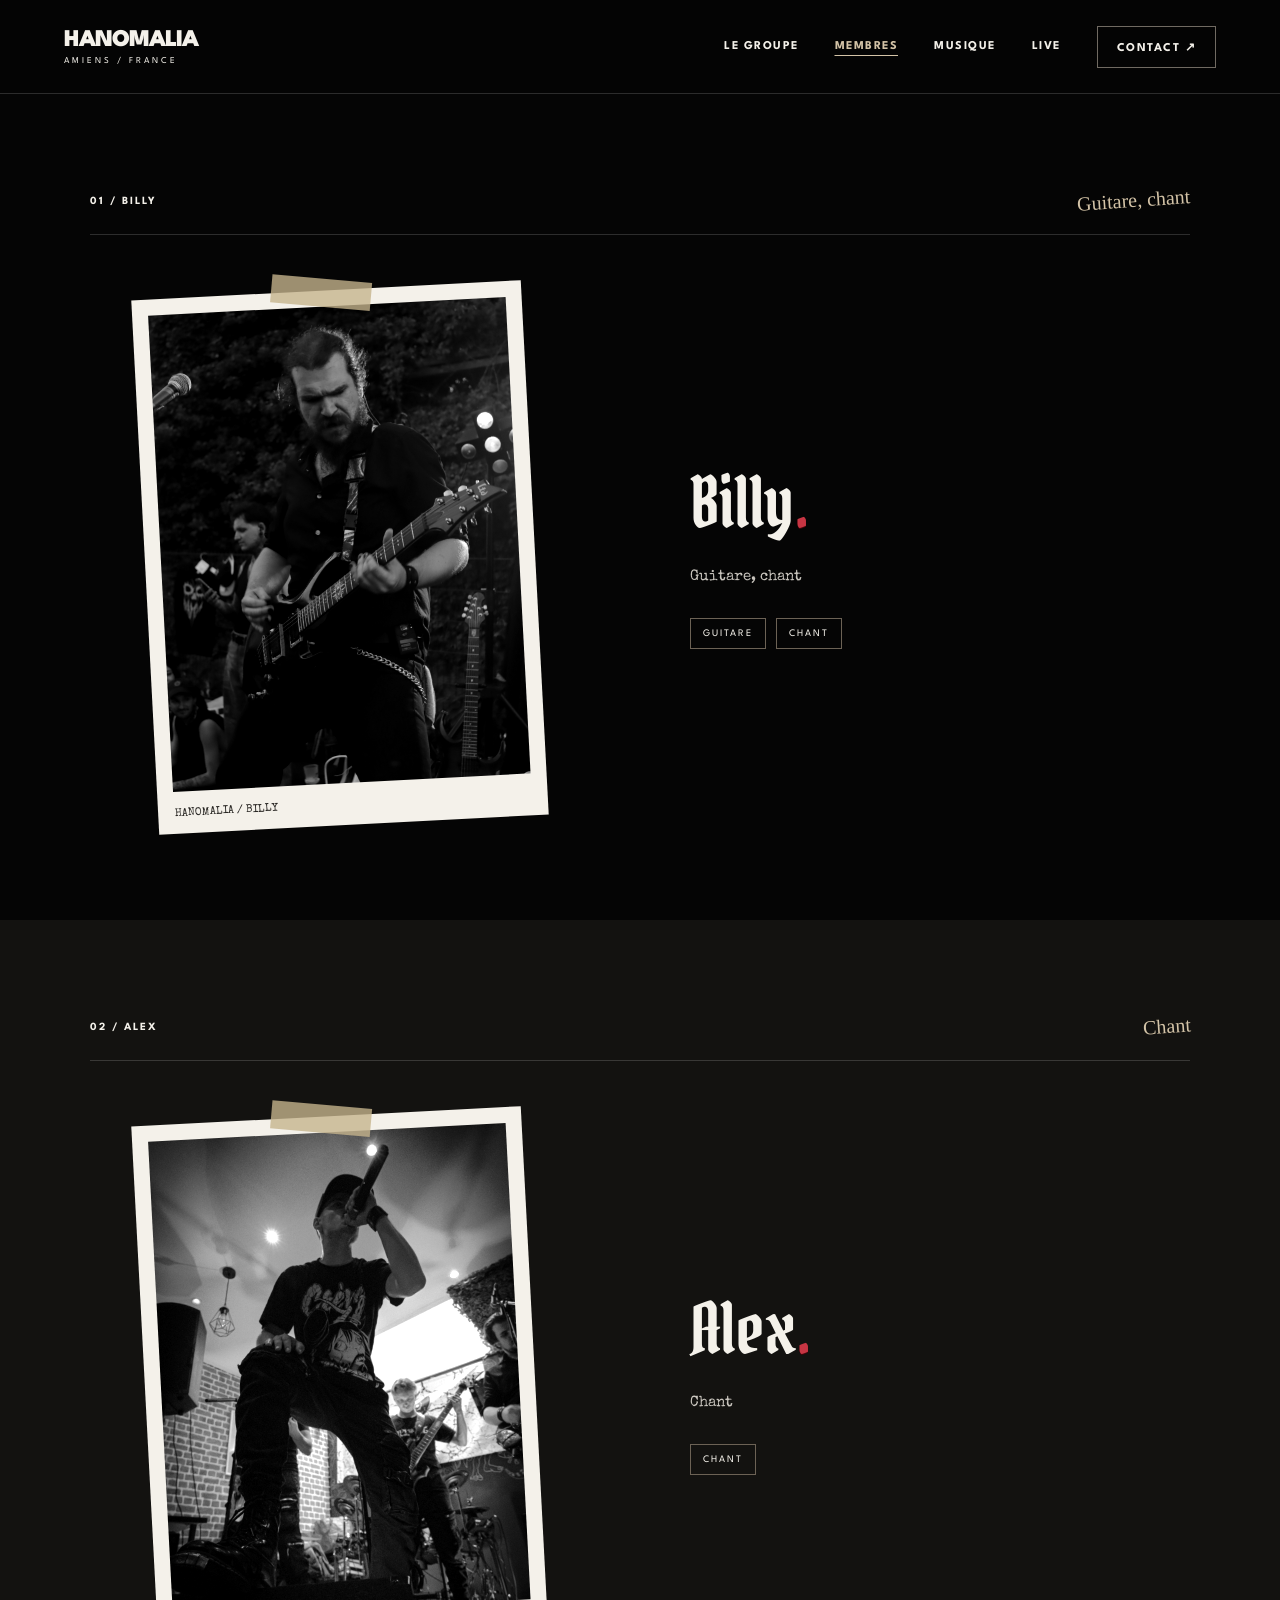
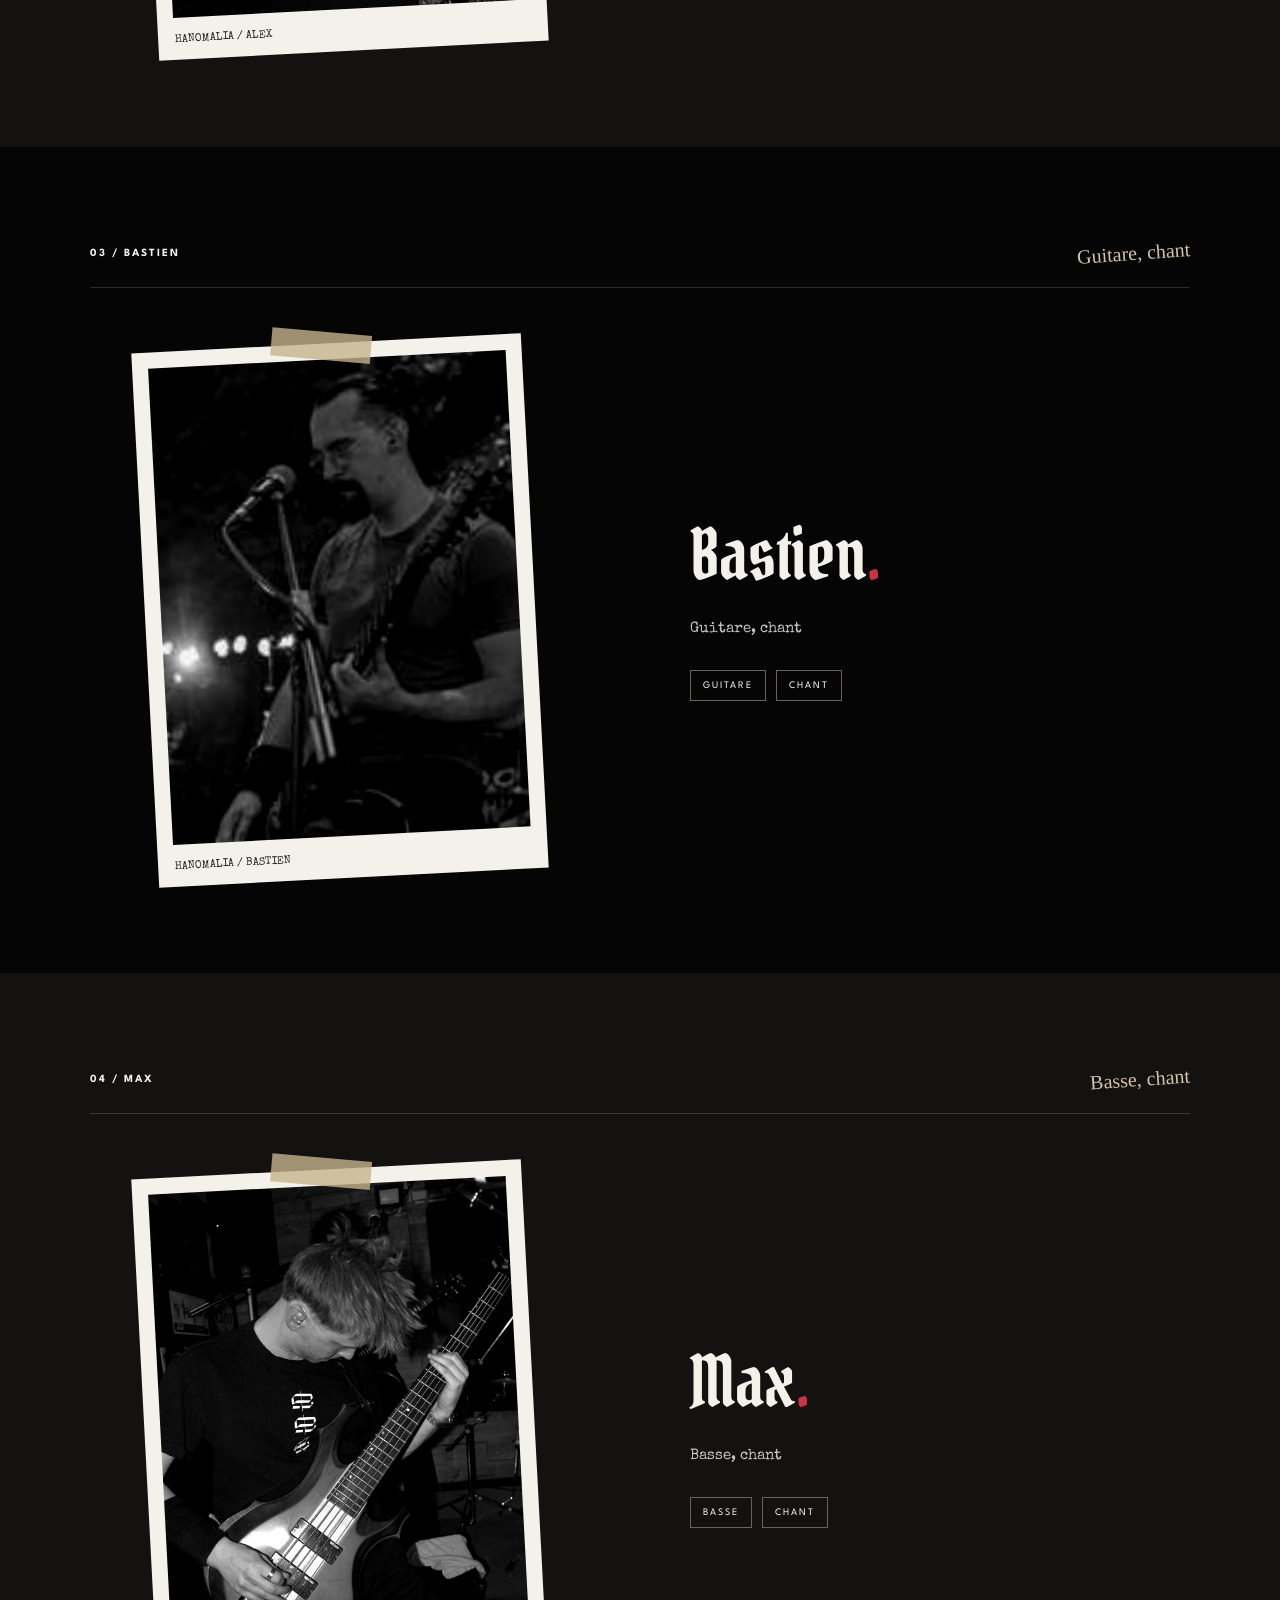
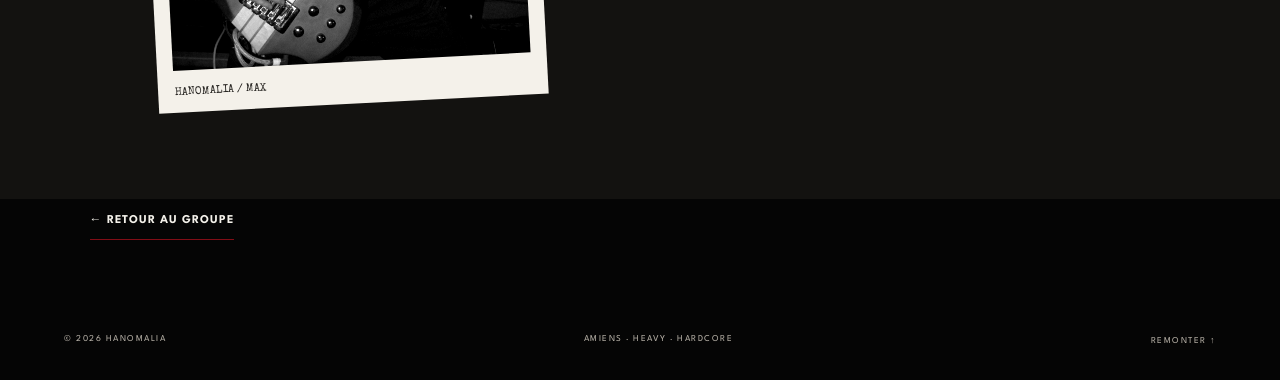
==== commit e6a37615: "Remplacer les portraits de Billy et Alex en conservant le filtre noir et blanc" ====
--- a/membres.html
+++ b/membres.html
@@ -17,14 +17,14 @@
     <section id="billy" class="section about member-section" aria-labelledby="billy-title">
       <div class="section-heading"><span class="index">01 / BILLY</span><p class="marker">Guitare, chant</p></div>
       <div class="about-grid">
-        <div class="photo-frame"><img src="assets/billy.jpg" alt="Billy sur scène avec HANOMALIA"><span class="photo-caption">HANOMALIA / BILLY</span></div>
+        <div class="photo-frame"><img src="assets/billy-nouveau.jpg" alt="Billy sur scène avec HANOMALIA"><span class="photo-caption">HANOMALIA / BILLY</span></div>
         <div class="about-copy"><h2 id="billy-title">Billy<em>.</em></h2><p>Guitare, chant</p><div class="tags"><span>GUITARE</span><span>CHANT</span></div></div>
       </div>
     </section>
     <section id="alex" class="section about member-section member-section-muted" aria-labelledby="alex-title">
       <div class="section-heading"><span class="index">02 / ALEX</span><p class="marker">Chant</p></div>
       <div class="about-grid">
-        <div class="photo-frame"><img src="assets/alex.jpg" alt="Alex sur scène avec HANOMALIA" loading="lazy"><span class="photo-caption">HANOMALIA / ALEX</span></div>
+        <div class="photo-frame"><img src="assets/alex-nouveau.jpg" alt="Alex sur scène avec HANOMALIA" loading="lazy"><span class="photo-caption">HANOMALIA / ALEX</span></div>
         <div class="about-copy"><h2 id="alex-title">Alex<em>.</em></h2><p>Chant</p><div class="tags"><span>CHANT</span></div></div>
       </div>
     </section>
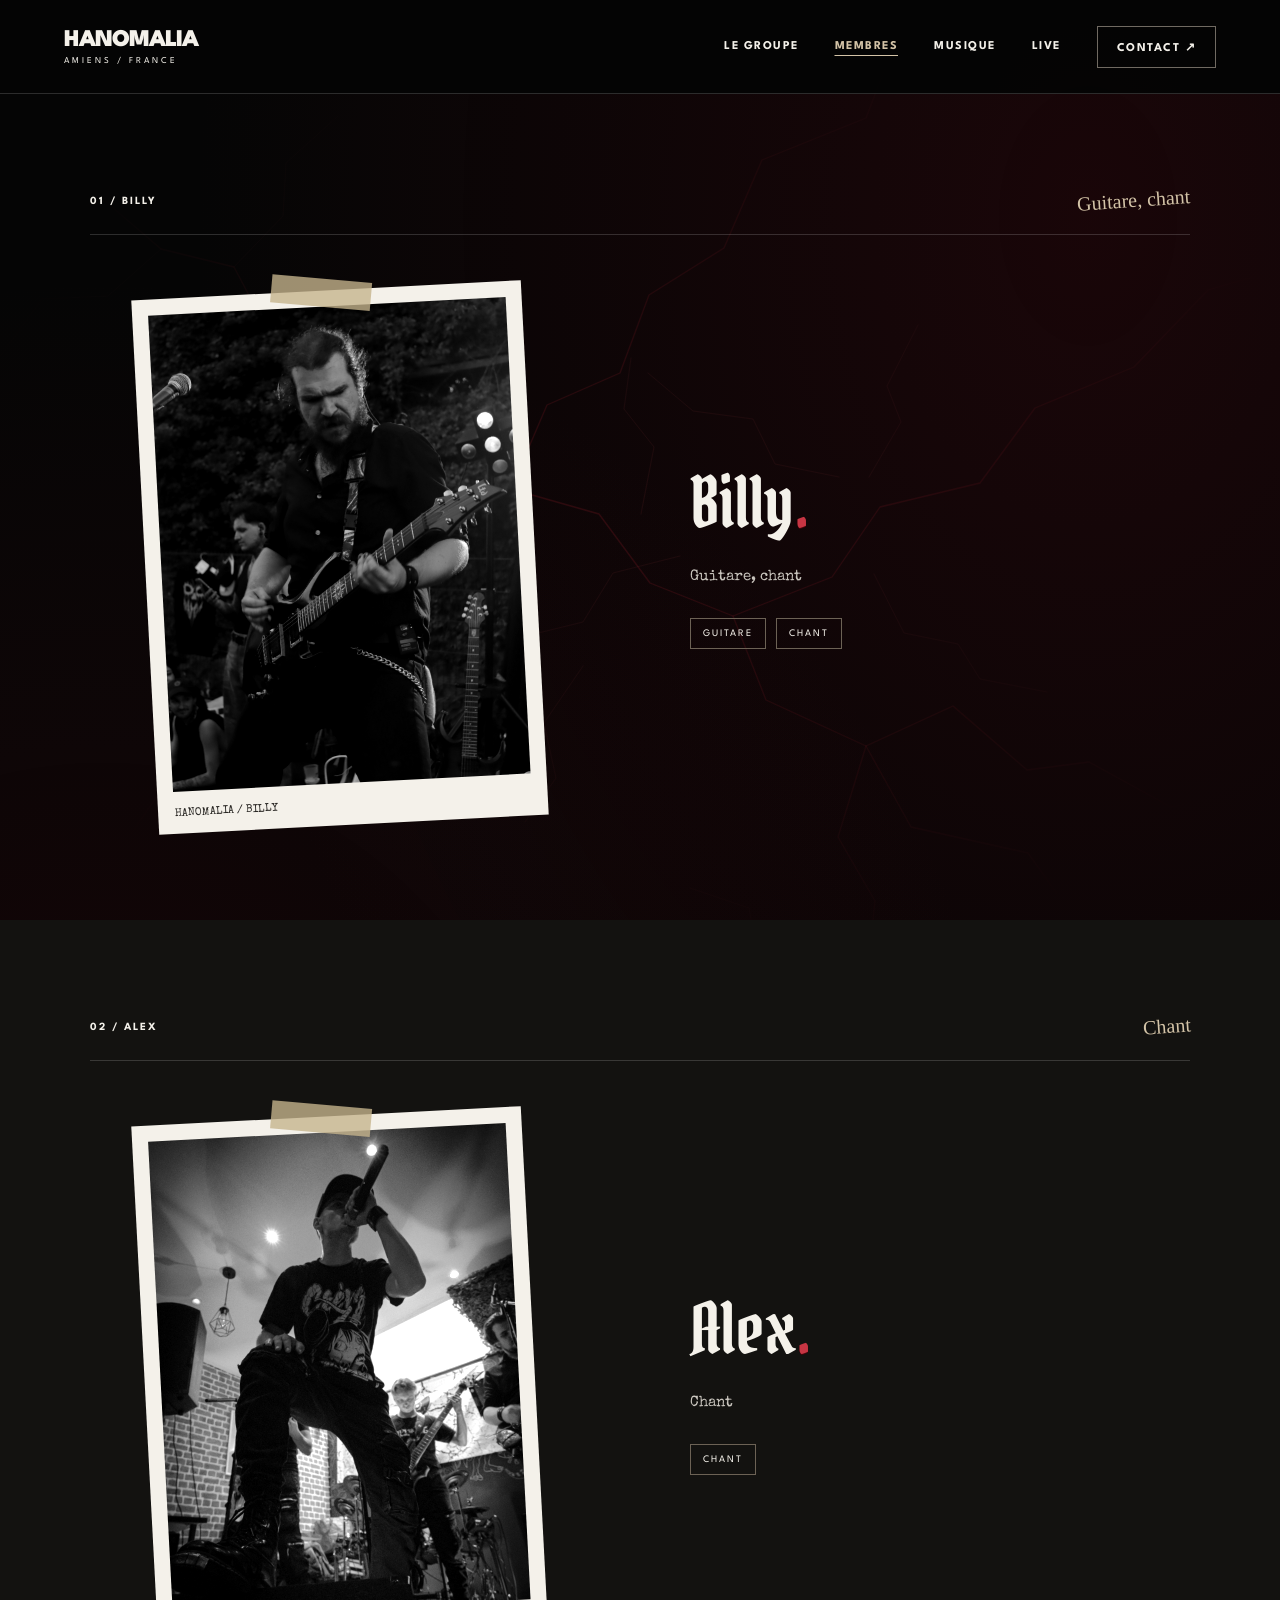
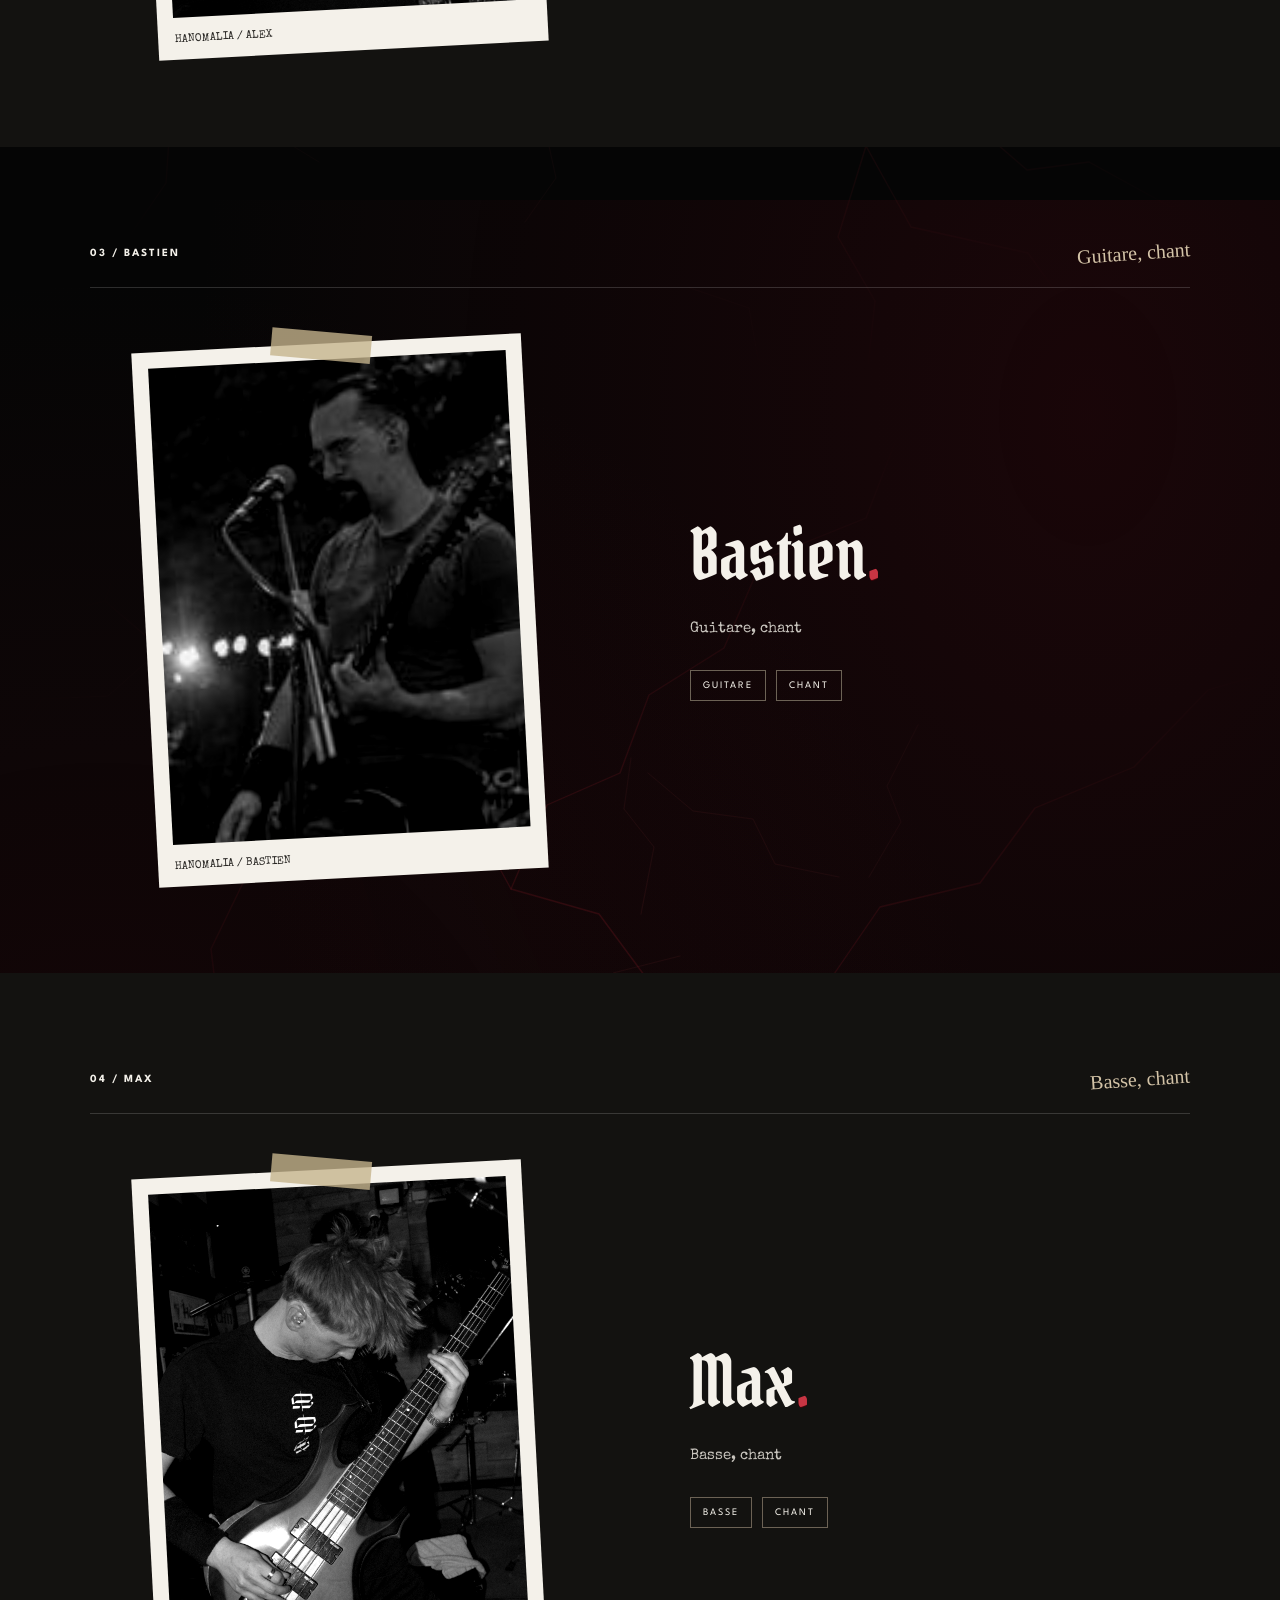
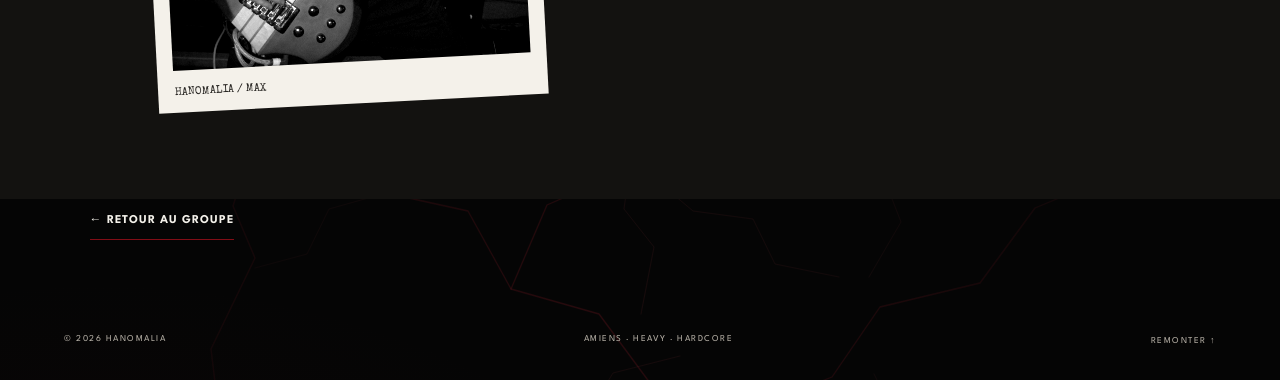
==== commit 56f62886: "Ajouter un fond craquelé avec des halos rouge sang pour évoquer l’anomalie" ====
--- a/membres.html
+++ b/membres.html
@@ -7,7 +7,7 @@
   <meta name="theme-color" content="#050505">
   <link rel="preconnect" href="https://fonts.googleapis.com"><link rel="preconnect" href="https://fonts.gstatic.com" crossorigin>
   <link href="https://fonts.googleapis.com/css2?family=League+Spartan:wght@400;600;700;800;900&family=Permanent+Marker&family=Pirata+One&family=Special+Elite&display=swap" rel="stylesheet">
-  <link rel="stylesheet" href="styles.css?v=rouge-sang-20261027"><link rel="stylesheet" href="membres.css"><script src="script.js" defer></script>
+  <link rel="stylesheet" href="styles.css?v=anomalie-fissures-20261027"><link rel="stylesheet" href="membres.css"><script src="script.js" defer></script>
 </head>
 <body class="members-page">
   <a class="skip" href="#contenu">Aller au contenu</a>
--- a/styles.css
+++ b/styles.css
@@ -16,3 +16,18 @@
 .ticker{box-shadow:inset 0 2px 4px #3b030733,inset 0 -3px 7px #26010466}
 .stamp{border-color:#9e1722;text-shadow:1px 2px 0 #370307;box-shadow:inset 0 0 12px #810d161c}
 h2 em{text-shadow:0 1px 0 #42040a}
+
+.brand-logo{display:flex;align-items:center;justify-content:flex-start;flex-shrink:0;width:160px;height:100%}
+.brand-logo img{display:block;width:auto;height:84px;max-width:100%;object-fit:contain}
+@media(max-width:760px){.brand-logo{width:130px}.brand-logo img{height:68px}}
+
+.brand-logo img{width:160px;height:auto;max-height:80px}
+@media(max-width:760px){.brand-logo img{width:130px;height:auto;max-height:64px}}
+
+/* Anomaly: branching fractures fading into blood-red shadows. */
+:root{--anomaly-cracks:url("data:image/svg+xml,%3Csvg%20xmlns%3D%22http%3A%2F%2Fwww.w3.org%2F2000%2Fsvg%22%20width%3D%221400%22%20height%3D%221000%22%20viewBox%3D%220%200%201400%201000%22%3E%3Cdefs%3E%3CradialGradient%20id%3D%22fade%22%3E%3Cstop%20offset%3D%220%22%20stop-color%3D%22white%22%20stop-opacity%3D%22.8%22%2F%3E%3Cstop%20offset%3D%221%22%20stop-color%3D%22white%22%20stop-opacity%3D%220%22%2F%3E%3C%2FradialGradient%3E%3Cmask%20id%3D%22m%22%3E%3Crect%20width%3D%221400%22%20height%3D%221000%22%20fill%3D%22url(%23fade)%22%2F%3E%3C%2Fmask%3E%3C%2Fdefs%3E%3Cg%20mask%3D%22url(%23m)%22%20fill%3D%22none%22%20stroke-linecap%3D%22round%22%20stroke-linejoin%3D%22round%22%3E%3Cg%20stroke%3D%22%238d1722%22%20stroke-opacity%3D%22.34%22%20stroke-width%3D%221.3%22%3E%3Cpath%20d%3D%22M-40%20180%2093%20218%20165%20201%20221%20249%20294%20267%20321%20318%20402%20337%20446%20393%20528%20411%20571%20489%20659%20514%20710%20583%20793%20616%20826%20700%20926%20746%20971%20827%201088%20853%201150%20940%201246%201020%22%2F%3E%3Cpath%20d%3D%22m321%20318-28%2088%2022%2052-44%2091%209%2075-47%2058-7%20101-59%2086%22%2F%3E%3Cpath%20d%3D%22m571%20489%2036-84%2073-32%2029-78%2075-47%2038-88%20104-42%2038-99%22%2F%3E%3Cpath%20d%3D%22m793%20616%2099-39%2048-70%20100-24%2055-75%2099-41%2074-77%20145-42%22%2F%3E%3Cpath%20d%3D%22m926%20746-28%2091%2037%2064-12%20112%22%2F%3E%3Cpath%20d%3D%22m165%20201%2024-73-12-53%2036-85%22%2F%3E%3Cpath%20d%3D%22M1420%20835%201300%20794%201231%20807%201149%20762%201087%20770%201013%20706%20926%20746%22%2F%3E%3C%2Fg%3E%3Cg%20stroke%3D%22%23b3333c%22%20stroke-opacity%3D%22.2%22%20stroke-width%3D%22.65%22%3E%3Cpath%20d%3D%22m221%20249-53%2047-66%203-43%2059-81%2028m316-119%2049-51%203-53%2052-47m48%20277-57%2016-22%2045-52%2014m393-95%2045%2038%2060%208%2022%2045%2064%2013m-159%2079-67%2017-30%2049-53%2013-47%2071m158-192%2013-67-30-38%207-51m-429%20292%2059%2033%209%2049%2049%2030m264-96-39%2057%2012%2055-31%2044m349-248%2030%2059%2054%2011%2022%2035%2067%2013m-129-367-31%2061%2014%2036-32%2055m-179%20411%2059%2020%209%2051%2048%2027m-290%2067-60-25-37%2015-49-27m-417-48%2039%2019%202%2035%2039%2021%22%2F%3E%3C%2Fg%3E%3C%2Fg%3E%3C%2Fsvg%3E")}
+body{background-color:var(--black);background-image:var(--anomaly-cracks),radial-gradient(ellipse at 85% 12%,#43081055,transparent 58%),radial-gradient(ellipse at 8% 78%,#5d0a1433,transparent 55%);background-size:1400px 1000px,100% 1800px,100% 1600px;background-position:center top;background-repeat:repeat,repeat-y,repeat-y}
+.hero{background-image:var(--anomaly-cracks),radial-gradient(ellipse at 83% 55%,#390b13 0%,#100709 35%,#050505 72%);background-size:1400px 1000px,cover;background-position:center center;background-repeat:no-repeat}
+.hero-grid{opacity:.05}
+.music,.member-section-muted{background-color:#100d0d;background-image:var(--anomaly-cracks),radial-gradient(ellipse at 15% 60%,#45091244,transparent 68%);background-size:1400px 1000px,cover;background-position:center center;background-repeat:no-repeat}
+.contact:after{content:"";position:absolute;inset:0;background-image:var(--anomaly-cracks);background-size:1400px 1000px;background-position:center;opacity:.65;pointer-events:none}
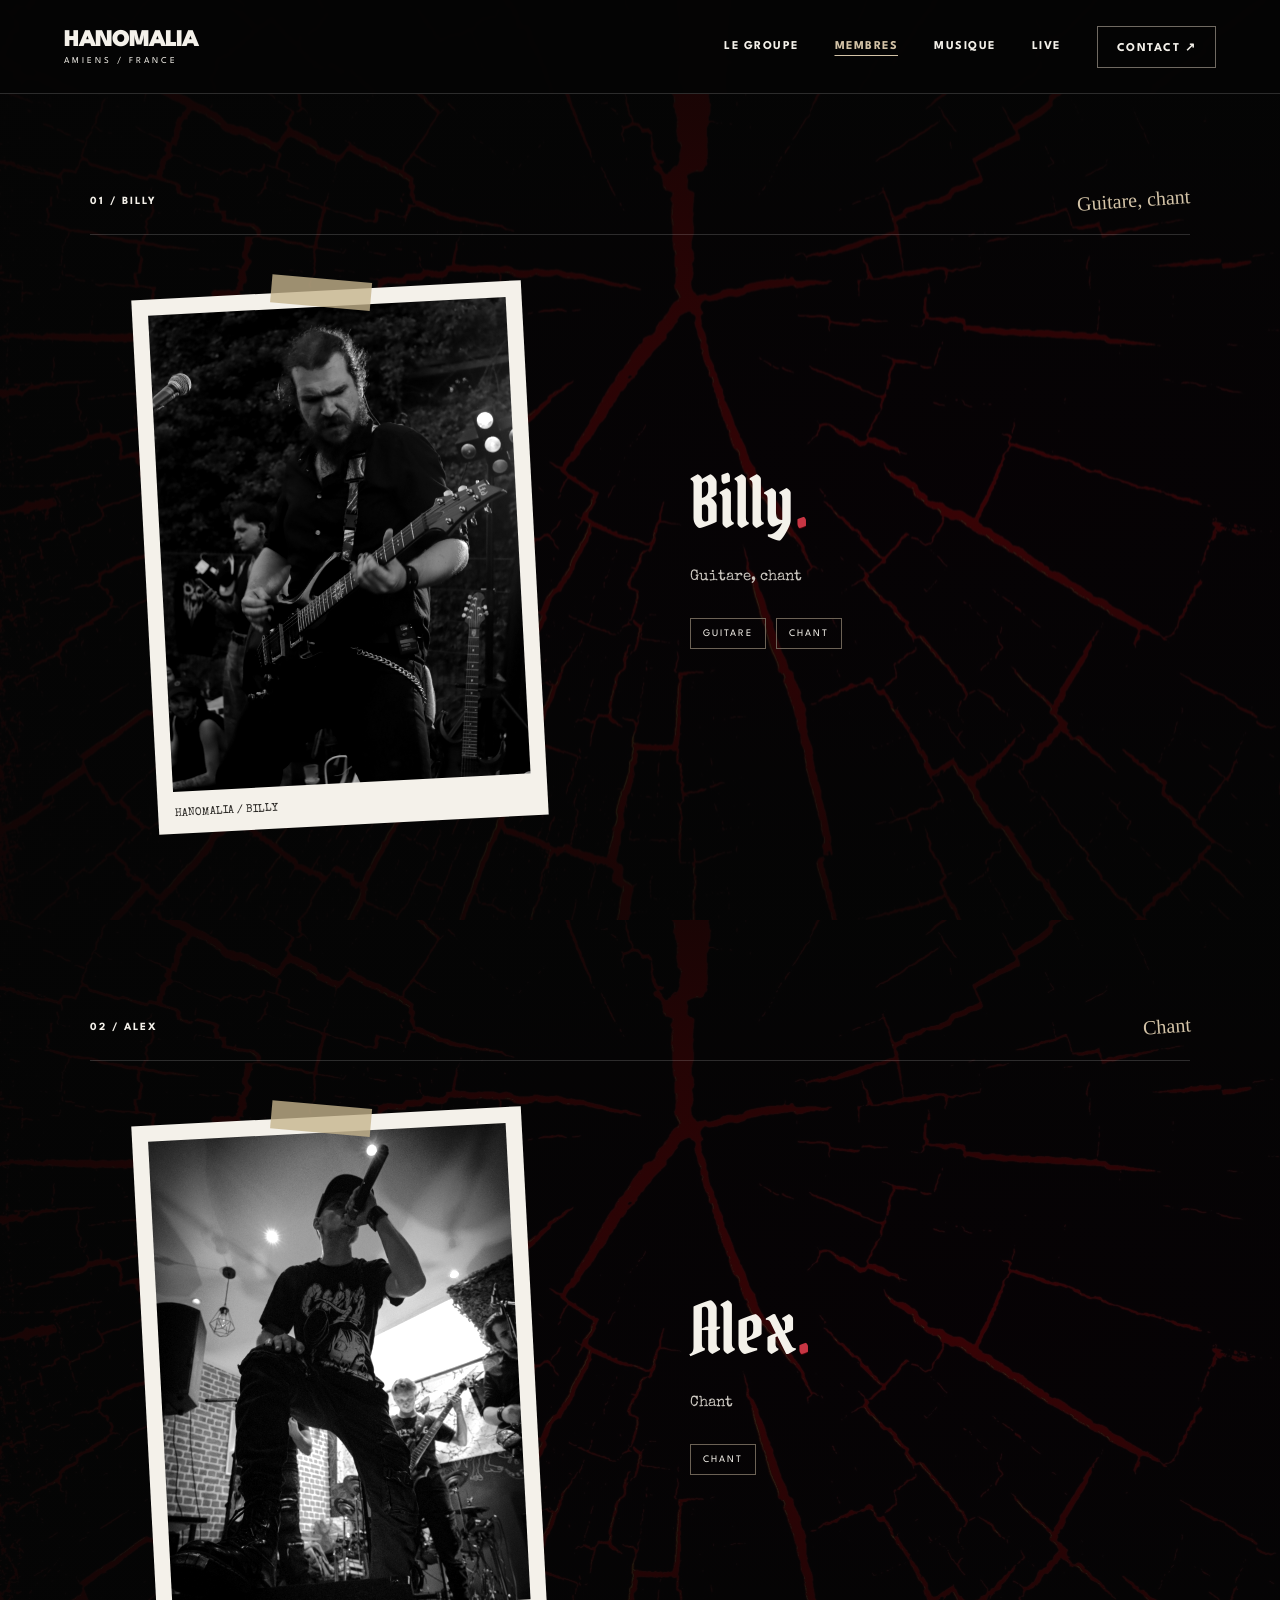
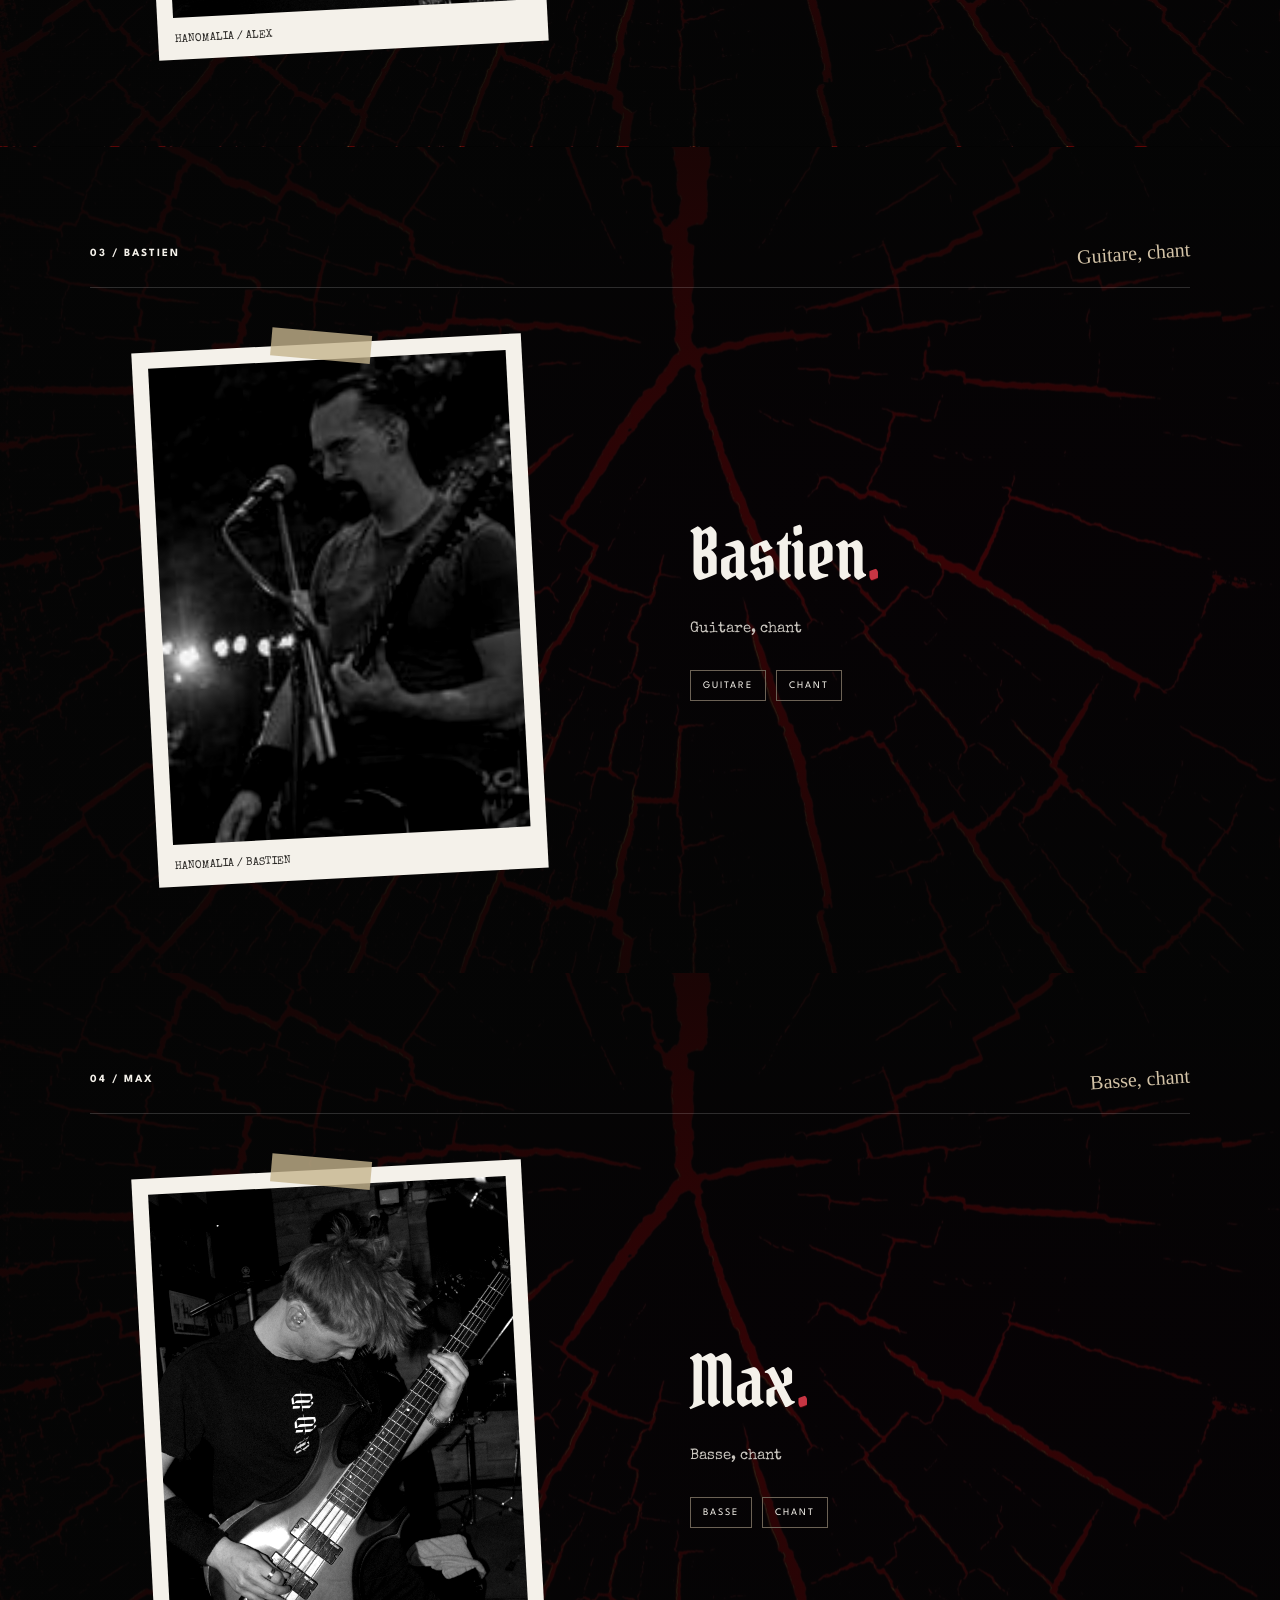
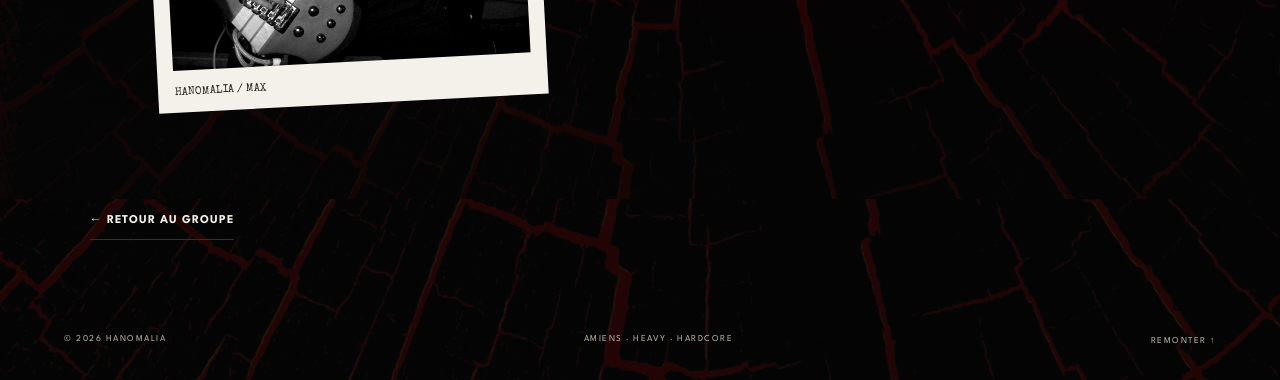
==== commit cd254f92: "Utiliser les fissures fournies avec un fondu sombre discret" ====
--- a/membres.html
+++ b/membres.html
@@ -7,7 +7,7 @@
   <meta name="theme-color" content="#050505">
   <link rel="preconnect" href="https://fonts.googleapis.com"><link rel="preconnect" href="https://fonts.gstatic.com" crossorigin>
   <link href="https://fonts.googleapis.com/css2?family=League+Spartan:wght@400;600;700;800;900&family=Permanent+Marker&family=Pirata+One&family=Special+Elite&display=swap" rel="stylesheet">
-  <link rel="stylesheet" href="styles.css?v=anomalie-fissures-20261027"><link rel="stylesheet" href="membres.css"><script src="script.js" defer></script>
+  <link rel="stylesheet" href="styles.css?v=fissures-discretes-20261028"><link rel="stylesheet" href="membres.css"><script src="script.js" defer></script>
 </head>
 <body class="members-page">
   <a class="skip" href="#contenu">Aller au contenu</a>
--- a/styles.css
+++ b/styles.css
@@ -24,10 +24,10 @@
 .brand-logo img{width:160px;height:auto;max-height:80px}
 @media(max-width:760px){.brand-logo img{width:130px;height:auto;max-height:64px}}
 
-/* Anomaly: branching fractures fading into blood-red shadows. */
-:root{--anomaly-cracks:url("data:image/svg+xml,%3Csvg%20xmlns%3D%22http%3A%2F%2Fwww.w3.org%2F2000%2Fsvg%22%20width%3D%221400%22%20height%3D%221000%22%20viewBox%3D%220%200%201400%201000%22%3E%3Cdefs%3E%3CradialGradient%20id%3D%22fade%22%3E%3Cstop%20offset%3D%220%22%20stop-color%3D%22white%22%20stop-opacity%3D%22.8%22%2F%3E%3Cstop%20offset%3D%221%22%20stop-color%3D%22white%22%20stop-opacity%3D%220%22%2F%3E%3C%2FradialGradient%3E%3Cmask%20id%3D%22m%22%3E%3Crect%20width%3D%221400%22%20height%3D%221000%22%20fill%3D%22url(%23fade)%22%2F%3E%3C%2Fmask%3E%3C%2Fdefs%3E%3Cg%20mask%3D%22url(%23m)%22%20fill%3D%22none%22%20stroke-linecap%3D%22round%22%20stroke-linejoin%3D%22round%22%3E%3Cg%20stroke%3D%22%238d1722%22%20stroke-opacity%3D%22.34%22%20stroke-width%3D%221.3%22%3E%3Cpath%20d%3D%22M-40%20180%2093%20218%20165%20201%20221%20249%20294%20267%20321%20318%20402%20337%20446%20393%20528%20411%20571%20489%20659%20514%20710%20583%20793%20616%20826%20700%20926%20746%20971%20827%201088%20853%201150%20940%201246%201020%22%2F%3E%3Cpath%20d%3D%22m321%20318-28%2088%2022%2052-44%2091%209%2075-47%2058-7%20101-59%2086%22%2F%3E%3Cpath%20d%3D%22m571%20489%2036-84%2073-32%2029-78%2075-47%2038-88%20104-42%2038-99%22%2F%3E%3Cpath%20d%3D%22m793%20616%2099-39%2048-70%20100-24%2055-75%2099-41%2074-77%20145-42%22%2F%3E%3Cpath%20d%3D%22m926%20746-28%2091%2037%2064-12%20112%22%2F%3E%3Cpath%20d%3D%22m165%20201%2024-73-12-53%2036-85%22%2F%3E%3Cpath%20d%3D%22M1420%20835%201300%20794%201231%20807%201149%20762%201087%20770%201013%20706%20926%20746%22%2F%3E%3C%2Fg%3E%3Cg%20stroke%3D%22%23b3333c%22%20stroke-opacity%3D%22.2%22%20stroke-width%3D%22.65%22%3E%3Cpath%20d%3D%22m221%20249-53%2047-66%203-43%2059-81%2028m316-119%2049-51%203-53%2052-47m48%20277-57%2016-22%2045-52%2014m393-95%2045%2038%2060%208%2022%2045%2064%2013m-159%2079-67%2017-30%2049-53%2013-47%2071m158-192%2013-67-30-38%207-51m-429%20292%2059%2033%209%2049%2049%2030m264-96-39%2057%2012%2055-31%2044m349-248%2030%2059%2054%2011%2022%2035%2067%2013m-129-367-31%2061%2014%2036-32%2055m-179%20411%2059%2020%209%2051%2048%2027m-290%2067-60-25-37%2015-49-27m-417-48%2039%2019%202%2035%2039%2021%22%2F%3E%3C%2Fg%3E%3C%2Fg%3E%3C%2Fsvg%3E")}
-body{background-color:var(--black);background-image:var(--anomaly-cracks),radial-gradient(ellipse at 85% 12%,#43081055,transparent 58%),radial-gradient(ellipse at 8% 78%,#5d0a1433,transparent 55%);background-size:1400px 1000px,100% 1800px,100% 1600px;background-position:center top;background-repeat:repeat,repeat-y,repeat-y}
-.hero{background-image:var(--anomaly-cracks),radial-gradient(ellipse at 83% 55%,#390b13 0%,#100709 35%,#050505 72%);background-size:1400px 1000px,cover;background-position:center center;background-repeat:no-repeat}
-.hero-grid{opacity:.05}
-.music,.member-section-muted{background-color:#100d0d;background-image:var(--anomaly-cracks),radial-gradient(ellipse at 15% 60%,#45091244,transparent 68%);background-size:1400px 1000px,cover;background-position:center center;background-repeat:no-repeat}
-.contact:after{content:"";position:absolute;inset:0;background-image:var(--anomaly-cracks);background-size:1400px 1000px;background-position:center;opacity:.65;pointer-events:none}
+/* Anomaly: supplied fracture texture, faded into a dark blood-red atmosphere. */
+:root{--anomaly-cracks:url('assets/fissures-rouges.jpg')}
+body{background-color:var(--black);background-image:linear-gradient(#050505e0,#050505e0),var(--anomaly-cracks);background-size:auto,1600px 1200px;background-position:center top;background-repeat:repeat}
+.hero,.section:not(.contact){background-color:#080607;background-image:radial-gradient(ellipse at 76% 48%,#080306cb 0%,#050505e8 65%,#050505f5 100%),var(--anomaly-cracks);background-size:cover;background-position:center;background-repeat:no-repeat}
+.music,.member-section-muted{background-color:#100b0c;background-image:linear-gradient(#100b0ce6,#100b0ce6),var(--anomaly-cracks)}
+.hero-grid{opacity:0}
+.contact:after{content:"";position:absolute;inset:0;background-image:var(--anomaly-cracks);background-size:cover;background-position:center;opacity:.07;mix-blend-mode:screen;pointer-events:none}
